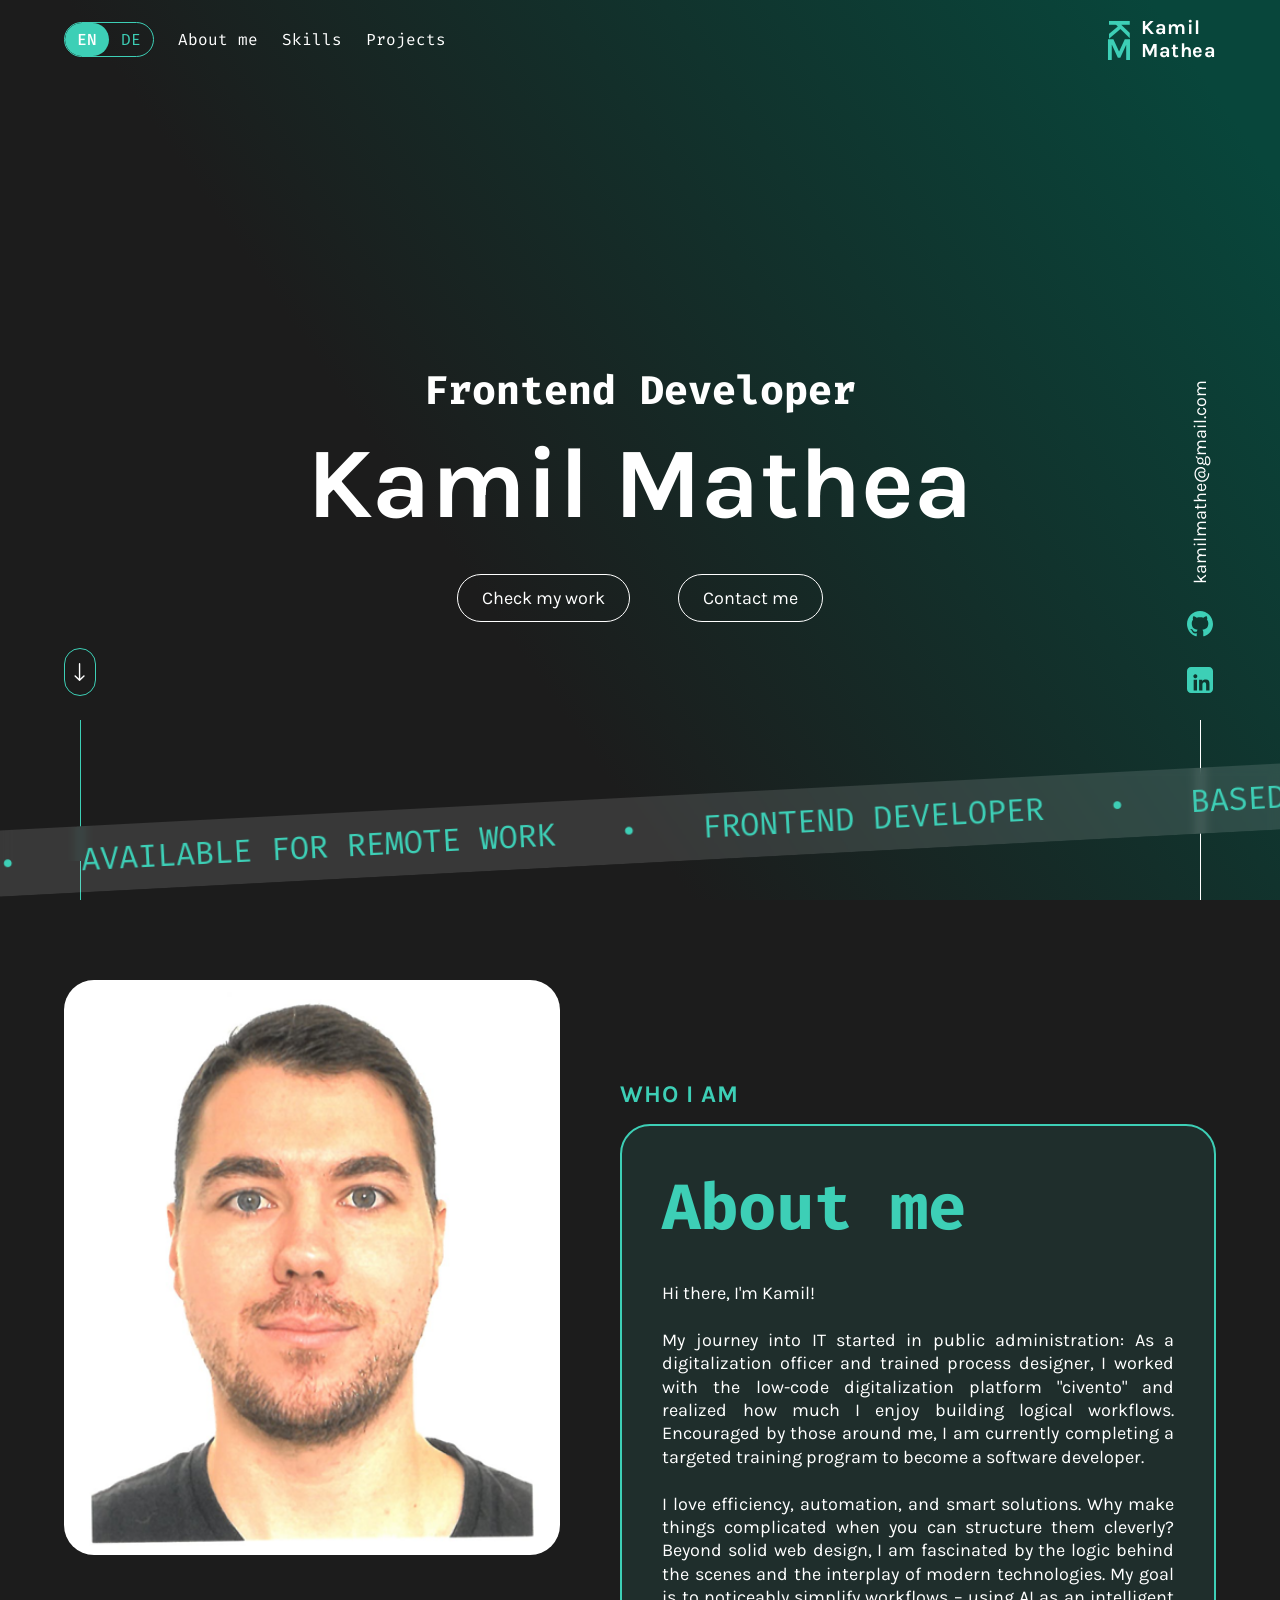
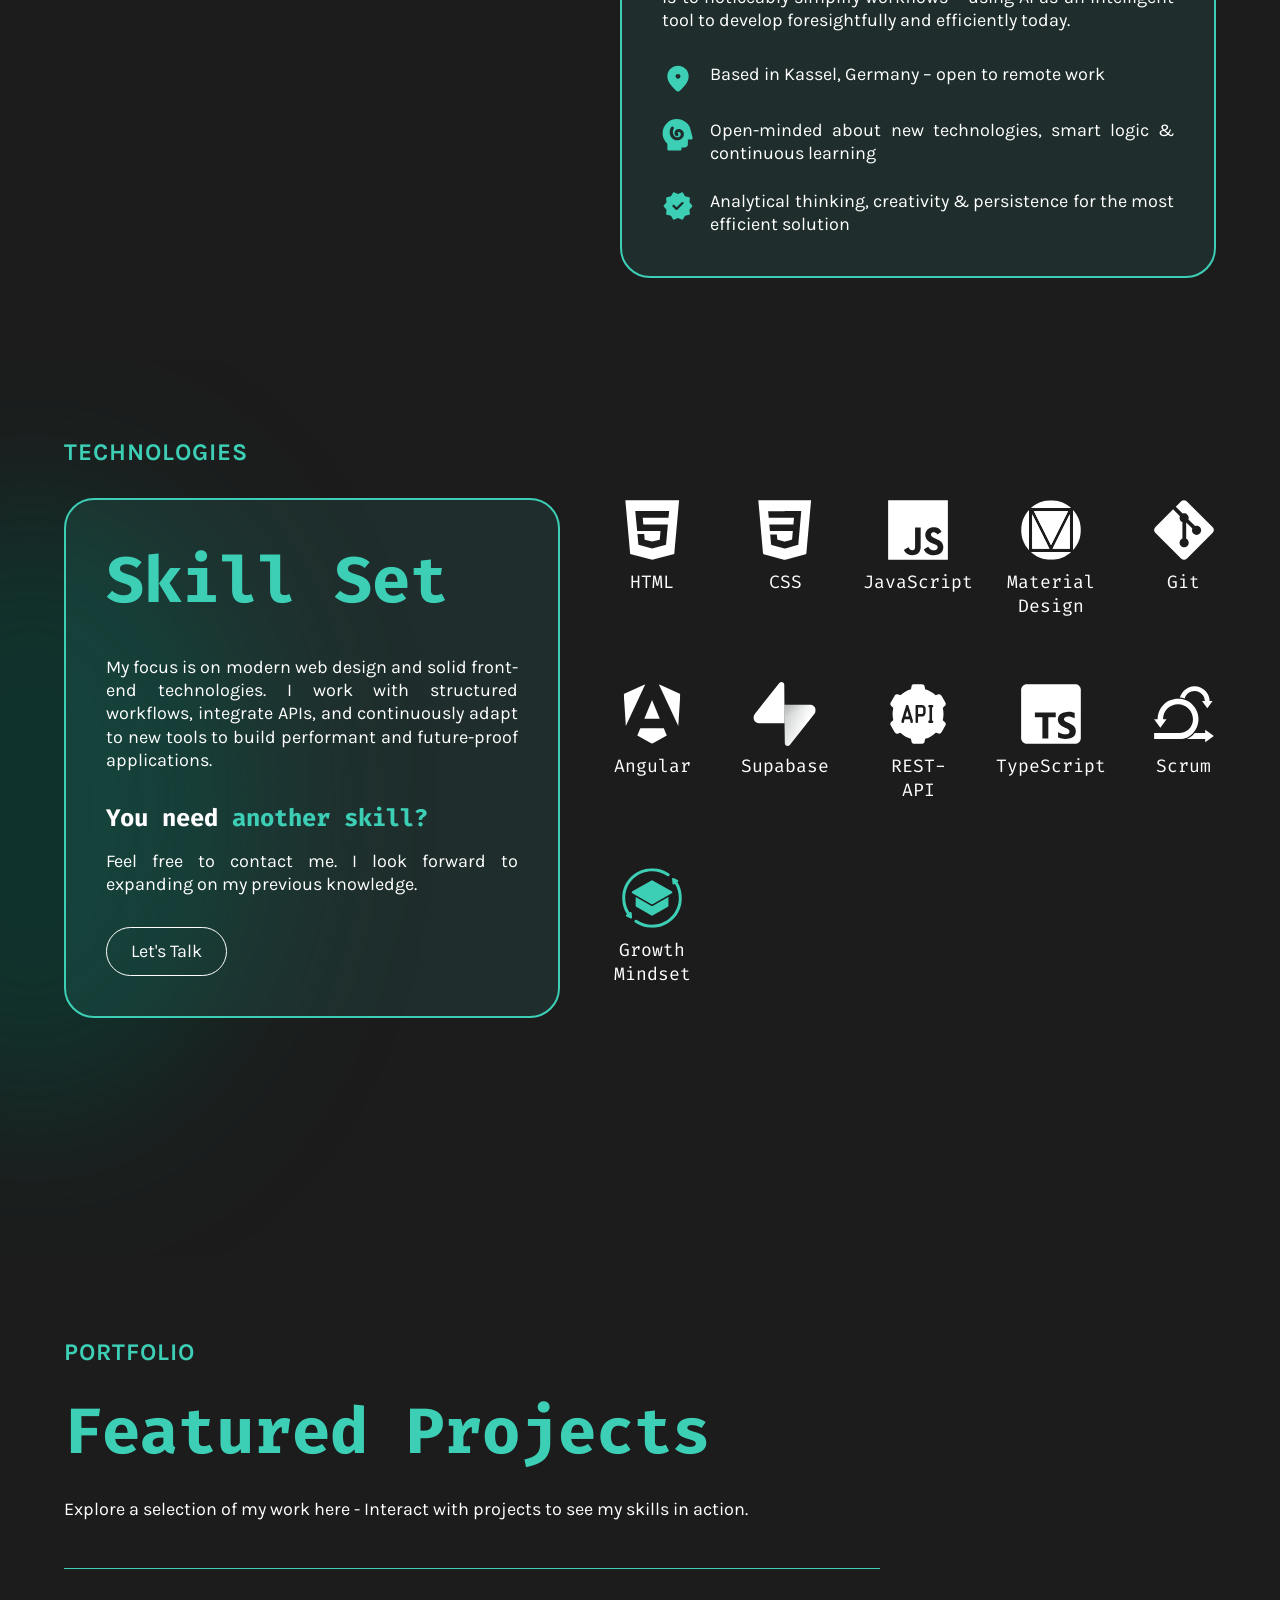
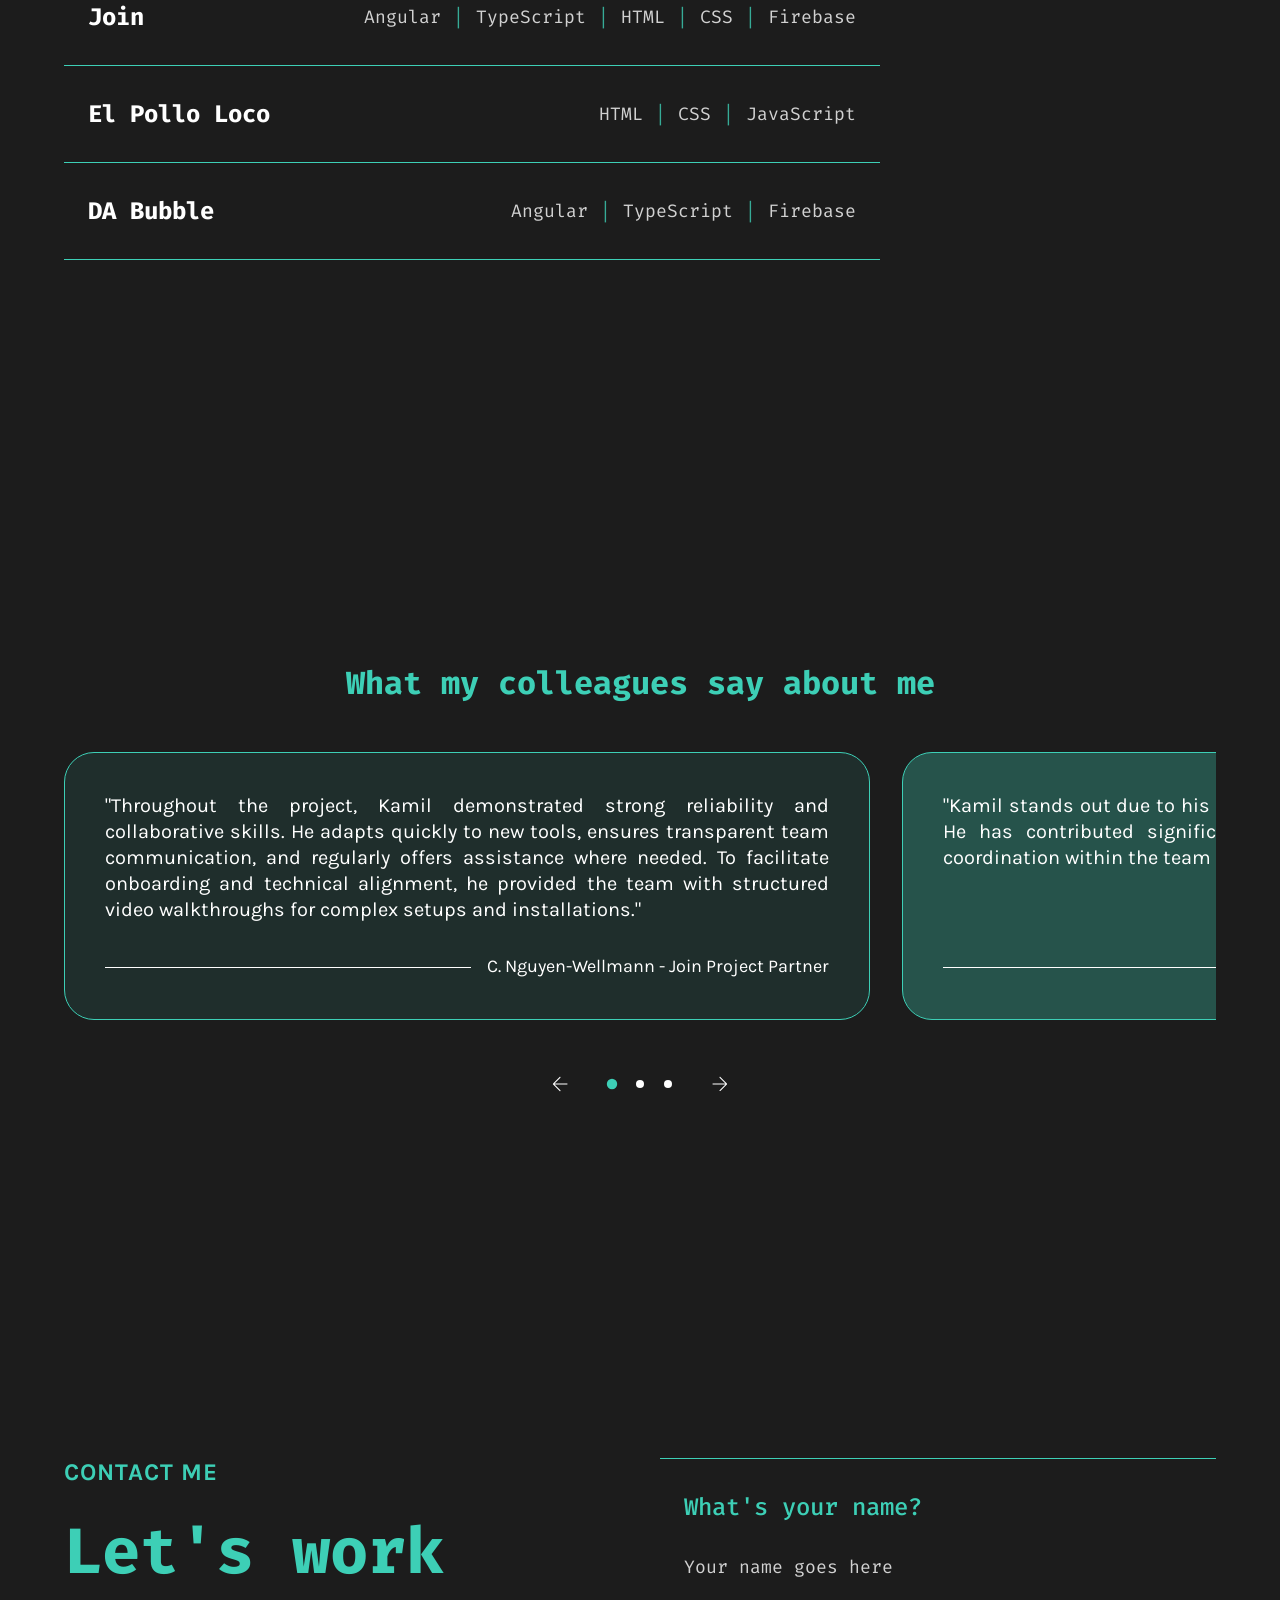
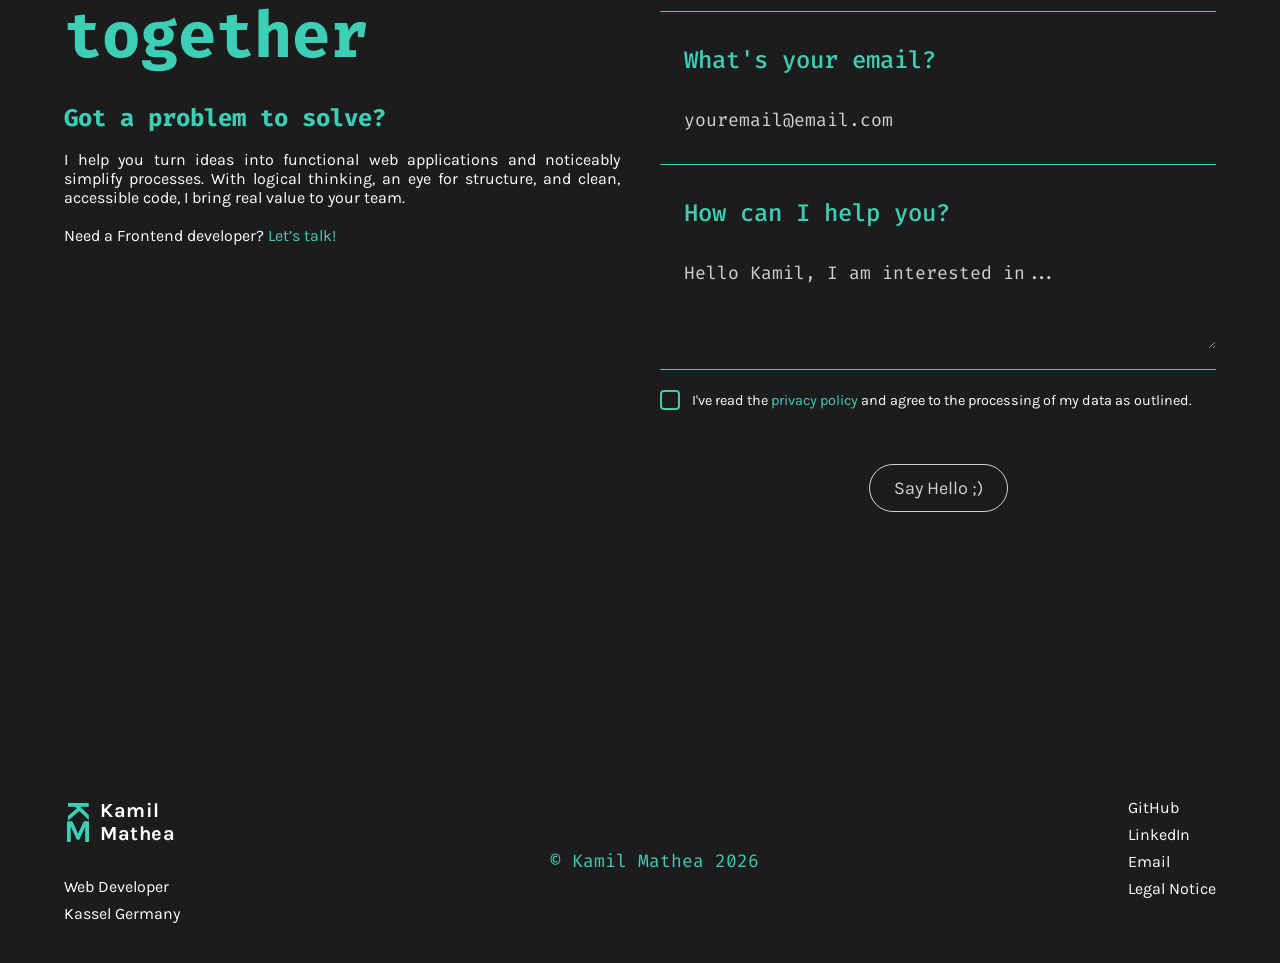
==== index.html @ 8b9ce1c2 "refactor: extract responsive layout styles into dedicated layout-responsive.css and clean up code" ====
<!DOCTYPE html>
<html lang="en">

<head>
    <meta charset="UTF-8">
    <meta name="viewport" content="width=device-width, initial-scale=1.0">

    <link rel="shortcut icon" href="./assets/img/others/favicon.svg" type="image/x-icon">

    <title>Kamil Mathea - Portfolio</title>
    <link rel="stylesheet" href="./styles/fonts.css">
    <link rel="stylesheet" href="./styles/standard.css">
    <link rel="stylesheet" href="./styles/variables.css">
    <link rel="stylesheet" href="./styles/layout.css">
    <link rel="stylesheet" href="./styles/layout-responsive.css">
    <link rel="stylesheet" href="./styles/hero.css">
    <link rel="stylesheet" href="./styles/about-me.css">
    <link rel="stylesheet" href="./styles/technologies.css">
    <link rel="stylesheet" href="./styles/portfolio.css">
    <link rel="stylesheet" href="./styles/feedback.css">
    <link rel="stylesheet" href="./styles/contact-me.css">
    <link rel="stylesheet" href="./styles/dialog.css">
</head>

<body>
    <!-- Landing Section / Hero -->
    <section class="hero-container bg-gradient">
        <div class="hero-lines-container">
            <div class="left-line-group">
                <div class="arrow-container">
                    <img src="./assets/img/others/down.svg" alt="Scroll down arrow" />
                </div>
                <div class="green-hero-separator"></div>
            </div>
            <div class="right-line-group">
                <div class="contact-social-group">
                    <a href="mailto:kamilmathe@gmail.com" class="rotated-email" aria-label="E-Mail senden">
                        <span class="email-text">kamilmathe@gmail.com</span>
                        <img src="./assets/img/social_media/Mail.svg" alt="Mail Icon" class="email-icon" />
                    </a>
                    <a href="https://github.com/kamilmathea" target="_blank" rel="noopener noreferrer"
                        class="social-icon">
                        <img src="./assets/img/social_media/GitHub.svg" alt="GitHub" />
                    </a>
                    <a href="https://linkedin.com" target="_blank" rel="noopener noreferrer" class="social-icon">
                        <img src="./assets/img/social_media/Linkedin.svg" alt="LinkedIn" />
                    </a>
                </div>
                <div class="white-hero-separator"></div>
            </div>
        </div>
        <header>
            <a href="index.html" class="logo" aria-label="Kamil Mathea Portfolio Home">
                <div class="logo-monogram">
                    <span class="letter-k">K</span>
                    <span class="letter-m">M</span>
                </div>
                <div class="logo-text">
                    <span>Kamil</span>
                    <span>Mathea</span>
                </div>
            </a>

            <button id="burger-btn" class="burger-menu" aria-label="Toggle navigation">
                <span></span>
                <span></span>
                <span></span>
            </button>

            <nav id="nav-menu">
                <div class="header-container">
                    <button id="lang-toggle-btn" class="lang-switch" aria-label="Change language"
                        onclick="toggleLanguage()">
                        <span id="lang-en" class="lang-option active">EN</span>
                        <span id="lang-de" class="lang-option">DE</span>
                    </button>
                    <ul>
                        <li><a href="index.html#about" data-translate="nav_about">About me</a></li>
                        <li><a href="index.html#skills" data-translate="nav_skills">Skills</a></li>
                        <li><a href="index.html#projects" data-translate="nav_projects">Projects</a></li>
                    </ul>
                </div>
            </nav>
        </header>

        <div id="nav-overlay" class="nav-overlay"></div>

        <div class="content-wrapper">
            <h1>Kamil Mathea</h1>
            <h2 data-translate="hero_role">Frontend Developer</h2>
            <div class="hero-buttons">
                <a href="#projects" class="skills-and-contact-btn">
                    <p data-translate="hero_btn_work">Check my work</p>
                </a>
                <a href="#contact" class="skills-and-contact-btn">
                    <p data-translate="hero_btn_contact">Contact me</p>
                </a>
            </div>
        </div>

        <div class="ticker-text" aria-hidden="true">
            <div class="ticker-track">
                <div class="ticker-group">
                    <span class="ticker-dot">•</span> <span data-translate="ticker_remote">Available for remote
                        work</span>
                    <span class="ticker-dot">•</span> <span data-translate="ticker_role">Frontend Developer</span>
                    <span class="ticker-dot">•</span> <span data-translate="ticker_location">Based in Kassel</span>
                    <span class="ticker-dot">•</span> <span data-translate="ticker_open">Open to work</span>
                </div>
                <div class="ticker-group">
                    <span class="ticker-dot">•</span> <span data-translate="ticker_remote">Available for remote
                        work</span>
                    <span class="ticker-dot">•</span> <span data-translate="ticker_role">Frontend Developer</span>
                    <span class="ticker-dot">•</span> <span data-translate="ticker_location">Based in Kassel</span>
                    <span class="ticker-dot">•</span> <span data-translate="ticker_open">Open to work</span>
                </div>
                <div class="ticker-group">
                    <span class="ticker-dot">•</span> <span data-translate="ticker_remote">Available for remote
                        work</span>
                    <span class="ticker-dot">•</span> <span data-translate="ticker_role">Frontend Developer</span>
                    <span class="ticker-dot">•</span> <span data-translate="ticker_location">Based in Kassel</span>
                    <span class="ticker-dot">•</span> <span data-translate="ticker_open">Open to work</span>
                </div>
            </div>
        </div>
    </section>

    <!-- About me Section -->
    <section id="about">
        <div class="content-wrapper">
            <div class="about-avatar-wrapper">
                <img class="about-avatar" src="./assets/img/others/Kamil.png" alt="A portrait photo of Kamil Mathea">
            </div>

            <div class="about-right">
                <span class="section-headline" data-translate="about_headline">Who I Am</span>

                <div class="about-card">
                    <h2 data-translate="about_title">About me</h2>
                    <div class="about-lead">
                        <p data-translate="about_greeting">Hi there, I'm Kamil!</p>
                        <br>
                        <p data-translate="about_text_p1">
                            My journey into IT started in public administration: As a digitalization officer and trained
                            process designer, I worked with the low-code digitalization platform "civento" and realized
                            how
                            much I enjoy building logical workflows. Encouraged by those around me, I am currently
                            completing a targeted training program to become a software developer.
                        </p>
                        <br>
                        <p data-translate="about_text_p2">
                            I love efficiency, automation, and smart solutions. Why make things complicated when you can
                            structure them cleverly? Beyond solid web design, I am fascinated by the logic behind the
                            scenes
                            and the interplay of modern technologies. My goal is to noticeably simplify workflows –
                            using AI
                            as an intelligent tool to develop foresightfully and efficiently today.
                        </p>
                    </div>

                    <div class="about-features">
                        <div class="feature-item">
                            <img src="./assets/img/highlights/location_on.svg" alt="" aria-hidden="true">
                            <p data-translate="about_feature_location">
                                Based in Kassel, Germany – open to remote work
                            </p>
                        </div>
                        <div class="feature-item">
                            <img src="./assets/img/highlights/cognition.svg" alt="" aria-hidden="true">
                            <p data-translate="about_feature_cognition">
                                Open-minded about new technologies, smart logic & continuous learning
                            </p>
                        </div>
                        <div class="feature-item">
                            <img src="./assets/img/highlights/quality.svg" alt="" aria-hidden="true">
                            <p data-translate="about_feature_quality">
                                Analytical thinking, creativity & persistence for the most efficient solution
                            </p>
                        </div>
                    </div>
                </div>
            </div>
        </div>
    </section>

    <!-- Technologies Section -->
    <section id="skills">
        <div class="content-wrapper">
            <span class="section-headline" data-translate="skills_headline">Technologies</span>

            <div class="technologies-container">
                <div class="skills-card">
                    <h2 data-translate="skills_title">Skill Set</h2>
                    <p class="skills-lead" data-translate="skills_lead">
                        My focus is on modern web design and solid front-end technologies. I work with structured
                        workflows, integrate APIs, and continuously adapt to new tools to build performant and
                        future-proof applications.
                    </p>
                    <h3>
                        <span data-translate="skills_need_highlight">You need</span>
                        <span class="text-accent" data-translate="skills_need_text"> another skill?</span>
                    </h3>
                    <p class="skills-text" data-translate="skills_text">
                        Feel free to contact me. I look forward to expanding on my previous knowledge.
                    </p>
                    <a href="#contact" class="skills-and-contact-btn">
                        <p data-translate="skills_btn_talk">Let's Talk</p>
                    </a>
                </div>

                <div class="technologies-images">
                    <figure class="skill-item">
                        <img src="./assets/img/frontend_skills_icons/HTML.svg" alt="HTML5 Logo">
                        <figcaption>HTML</figcaption>
                    </figure>
                    <figure class="skill-item">
                        <img src="./assets/img/frontend_skills_icons/CSS.svg" alt="CSS3 Logo">
                        <figcaption>CSS</figcaption>
                    </figure>
                    <figure class="skill-item">
                        <img src="./assets/img/frontend_skills_icons/JavaScript.svg" alt="JavaScript Logo">
                        <figcaption>JavaScript</figcaption>
                    </figure>
                    <figure class="skill-item">
                        <img src="./assets/img/frontend_skills_icons/Material Design.svg" alt="Material Design Logo">
                        <figcaption>Material Design</figcaption>
                    </figure>
                    <figure class="skill-item">
                        <img src="./assets/img/frontend_skills_icons/Git.svg" alt="Git Logo">
                        <figcaption>Git</figcaption>
                    </figure>
                    <figure class="skill-item">
                        <img src="./assets/img/frontend_skills_icons/Angular.svg" alt="Angular Logo">
                        <figcaption>Angular</figcaption>
                    </figure>
                    <figure class="skill-item">
                        <img src="./assets/img/frontend_skills_icons/Supabase.svg" alt="Supabase Logo">
                        <figcaption>Supabase</figcaption>
                    </figure>
                    <figure class="skill-item">
                        <img src="./assets/img/frontend_skills_icons/Rest-Api.svg" alt="REST-API Icon">
                        <figcaption>REST-API</figcaption>
                    </figure>
                    <figure class="skill-item">
                        <img src="./assets/img/frontend_skills_icons/TypeScript.svg" alt="TypeScript Logo">
                        <figcaption>TypeScript</figcaption>
                    </figure>
                    <figure class="skill-item">
                        <img src="./assets/img/frontend_skills_icons/Scrum.svg" alt="Scrum Methodology Icon">
                        <figcaption>Scrum</figcaption>
                    </figure>
                    <figure class="skill-item mindset-item">
                        <img src="./assets/img/frontend_skills_icons/GrowthMindset.svg" alt="Growth Mindset Icon">
                        <figcaption>Growth Mindset</figcaption>

                        <div class="tooltip-bubble">
                            <p class="tooltip-text" data-translate="skills_tooltip_text">I have a special interest in
                                learning</p>
                            <div class="tooltip-subskills">
                                <figure class="subskill-icon">
                                    <img src="./assets/img/frontend_skills_icons/React_colored.svg" alt="React Logo">
                                    <figcaption>React</figcaption>
                                </figure>
                                <figure class="subskill-icon">
                                    <img src="./assets/img/frontend_skills_icons/Vue_Js_colored.svg" alt="Vue JS Logo">
                                    <figcaption>Vue JS</figcaption>
                                </figure>
                            </div>
                        </div>
                    </figure>
                </div>
            </div>
        </div>
    </section>

    <!-- Project Section -->
    <section id="projects">
        <div class="content-wrapper">
            <span class="section-headline" data-translate="projects_headline">Portfolio</span>
            <h2 data-translate="projects_title">Featured Projects</h2>
            <p class="projects-lead" data-translate="projects_lead">
                Explore a selection of my work here - Interact with projects to see my skills in action.
            </p>

            <div class="projects-container">
                <div class="projects-list">
                    <div class="green-separator"></div>

                    <button class="project-dialog-btn" aria-haspopup="dialog" data-index="0">
                        <h3>Join</h3>
                        <p>
                            <span>Angular</span>
                            <span>TypeScript</span>
                            <span>HTML</span>
                            <span>CSS</span>
                            <span>Firebase</span>
                        </p>
                    </button>

                    <div class="green-separator"></div>

                    <button class="project-dialog-btn" aria-haspopup="dialog" data-index="1">
                        <h3>El Pollo Loco</h3>
                        <p>
                            <span>HTML</span>
                            <span>CSS</span>
                            <span>JavaScript</span>
                        </p>
                    </button>

                    <div class="green-separator"></div>

                    <button class="project-dialog-btn" aria-haspopup="dialog" data-index="2">
                        <h3>DA Bubble</h3>
                        <p>
                            <span>Angular</span>
                            <span>TypeScript</span>
                            <span>Firebase</span>
                        </p>
                    </button>

                    <div class="green-separator"></div>
                </div>

                <div class="project-preview-wrapper">
                    <img id="project-preview-img" src="" alt="Project preview" class="preview-hidden">
                </div>
            </div>
        </div>
    </section>

    <!-- Feedback Section -->
    <section id="feedback">
        <div class="content-wrapper">
            <h2 data-translate="feedback_title">What my colleagues say about me</h2>

            <div class="feedback-carousel">
                <ul class="feedback-track" id="feedback-track">
                </ul>
            </div>

            <div class="next-and-previous-feedback">
                <button id="prev-feedback-btn" aria-label="Previous feedback"
                    data-translate-attr="aria-label:feedback_prev_aria">
                    <span class="feedback-arrow-icon arrow-left"></span>
                </button>

                <div id="dots-container" class="dots-container">
                </div>

                <button id="next-feedback-btn" aria-label="Next feedback"
                    data-translate-attr="aria-label:feedback_next_aria">
                    <span class="feedback-arrow-icon arrow-right"></span>
                </button>
            </div>
        </div>
    </section>

    <!-- Contact me Section -->
    <section id="contact">
        <div class="content-wrapper">
            <div class="contact-form-introduction">
                <span class="section-headline" data-translate="contact_headline">Contact me</span>
                <h2 data-translate="contact_title">Let's work together</h2>
                <h3 class="subtitle" data-translate="contact_subtitle">Got a problem to solve?</h3>
                <div class="contact-description">
                    <p data-translate="contact_text_p1">
                        I help you turn ideas into functional web applications and noticeably simplify processes. With
                        logical thinking, an eye for structure, and clean, accessible code, I bring real value to your
                        team.
                    </p>
                    <br>
                    <p>
                        <span data-translate="contact_text_p2">Need a Frontend developer?</span>
                        <span class="text-accent" data-translate="contact_text_talk">Let’s talk!</span>
                    </p>
                </div>
            </div>

            <form action="" method="POST" novalidate>
                <div class="green-separator"></div>

                <div class="form-group">
                    <label for="name" data-translate="contact_label_name">What's your name?</label>
                    <input type="text" id="name" name="name" placeholder="Your name goes here"
                        data-translate-attr="placeholder:contact_placeholder_name">
                </div>

                <div class="green-separator"></div>

                <div class="form-group">
                    <label for="email" data-translate="contact_label_email">What's your email?</label>
                    <input type="email" id="email" name="email" placeholder="youremail@email.com"
                        data-translate-attr="placeholder:contact_placeholder_email">
                </div>

                <div class="green-separator"></div>

                <div class="form-group">
                    <label for="message" data-translate="contact_label_message">How can I help you?</label>
                    <textarea id="message" name="message" placeholder="Hello Kamil, I am interested in..."
                        data-translate-attr="placeholder:contact_placeholder_message"></textarea>
                </div>

                <div class="green-separator"></div>

                <div class="checkbox-group">
                    <input type="checkbox" id="privacy" name="privacy">
                    <label for="privacy">
                        <span data-translate="contact_privacy_p1">I've read the </span><a href="privacy-policy.html"
                            class="privacy-link" data-translate="contact_privacy_link">privacy
                            policy</a><span data-translate="contact_privacy_p2"> and agree to the processing of my data
                            as outlined.</span>
                    </label>
                </div>

                <span id="privacy-error" class="checkbox-error-text"></span>

                <button type="submit" id="submit-btn">
                    <p data-translate="contact_btn_submit">Say Hello ;)</p>
                </button>
            </form>
        </div>
    </section>

    <footer>
        <div class="content-wrapper footer-content">
            <div class="footer-brand">
                <a href="index.html" class="logo" aria-label="Kamil Mathea Portfolio Home"
                    data-translate-attr="aria-label:footer_logo_aria">
                    <div class="logo-monogram">
                        <span class="letter-k">K</span>
                        <span class="letter-m">M</span>
                    </div>
                    <div class="logo-text">
                        <span>Kamil</span>
                        <span>Mathea</span>
                    </div>
                </a>
                <p>Web Developer</p>
                <p data-translate="footer_location">Kassel Germany</p>
            </div>

            <div class="footer-copyright">
                <p>&copy; Kamil Mathea 2026</p>
            </div>

            <nav aria-label="Footer Links" data-translate-attr="aria-label:footer_nav_aria" class="footer-nav">
                <a href="https://github.com/kamilmathea" target="_blank" rel="noopener">GitHub</a>
                <a href="#" target="_blank" rel="noopener">LinkedIn</a>
                <a href="mailto:kamilmathe@gmail.com" data-translate="footer_link_email">Email</a>
                <a href="imprint.html" data-translate="footer_link_legal">Legal Notice</a>
            </nav>
        </div>
    </footer>

    <!-- Project Modal Dialog -->
    <dialog id="project-dialog" class="project-modal">
        <div class="dialog-content">
            <button class="close-dialog-btn" id="close-modal" aria-label="Close dialog"
                data-translate-attr="aria-label:modal_btn_close_aria">✕</button>

            <div class="dialog-image-wrapper">
                <img src="" alt="Projekt Screenshot" id="modal-image">
            </div>

            <span class="dialog-number" id="modal-number">01</span>
            <h2 id="modal-title">Name of the Project</h2>
            <h3 class="dialog-subtitle" data-translate="modal_subtitle">What is this project about?</h3>
            <p id="modal-description">Project description...</p>

            <div class="dialog-tech-container" id="modal-tech"></div>

            <div class="dialog-buttons">
                <a href="#" target="_blank" rel="noopener noreferrer" id="modal-github" class="modal-btn github-btn">
                    GitHub
                </a>
                <a href="#" target="_blank" rel="noopener noreferrer" id="modal-live" class="modal-btn live-btn"
                    data-translate="modal_btn_live">
                    Live Test
                </a>
            </div>

            <button class="next-project-btn" id="next-modal" data-translate="modal_btn_next">
                Next Project
            </button>
        </div>
    </dialog>

    <script src="./scripts/db.js"></script>
    <script src="./scripts/translations.js"></script>
    <script src="script.js"></script>
    <script src="./scripts/templates.js"></script>
    <script src="./scripts/navigation.js"></script>
    <script src="./scripts/modal.js"></script>
    <script src="./scripts/feedback.js"></script>
    <script src="./scripts/contact.js"></script>
    <script src="./scripts/main.js"></script>
</body>

</html>
---- styles/fonts.css ----
@font-face {
    font-family: 'Karla';
    src: url('../assets/fonts/Karla/static/Karla-Regular.ttf') format('truetype');
    font-weight: 400;
    font-style: normal;
}

@font-face {
    font-family: 'Karla';
    src: url('../assets/fonts/Karla/static/Karla-Medium.ttf') format('truetype');
    font-weight: 500;
    font-style: normal;
}

@font-face {
    font-family: 'Karla';
    src: url('../assets/fonts/Karla/static/Karla-Bold.ttf') format('truetype');
    font-weight: 700;
    font-style: normal;
}

@font-face {
    font-family: 'Fira Code';
    src: url('../assets/fonts/Fira_Code/static/FiraCode-Regular.ttf') format('truetype');
    font-weight: 400;
    font-style: normal;
}

@font-face {
    font-family: 'Fira Code';
    src: url('../assets/fonts/Fira_Code/static/FiraCode-Medium.ttf') format('truetype');
    font-weight: 500;
    font-style: normal;
}

@font-face {
    font-family: 'Fira Code';
    src: url('../assets/fonts/Fira_Code/static/FiraCode-Bold.ttf') format('truetype');
    font-weight: 700;
    font-style: normal;
}
---- styles/standard.css ----
* {
    box-sizing: border-box;
    margin: 0;
    scroll-behavior: smooth;
}

a {
    text-decoration: none;
}
---- styles/variables.css ----
:root {
    --color-bg-dark: rgba(28, 28, 28, 1);
    --color-text-white: rgba(255, 255, 255, 1);
    --color-accent-green: rgba(61, 207, 182, 1);
    --color-accent-green-transparent: rgba(61, 207, 182, 0.1);
    --color-accent-green-less-transparent: rgba(61, 207, 182, 0.3);
    --gradient-hero: linear-gradient(55.22deg, #1C1C1C 36.26%, #08463B 93.28%);
    --color-text-muted: rgba(255, 255, 255, 0.8);
    --color-border: var(--color-accent-green);
    --color-error: rgba(236, 123, 123, 0.8);
}

body {
    font-family: 'Karla', sans-serif;
    color: var(--color-text-white);
    background-color: var(--color-bg-dark);
}

h2,
h3,
.ticker-text,
button {
    font-family: 'Fira Code', monospace;
}

section {
    background-color: var(--color-bg-dark);
    min-height: 100vh;
    width: 100%;
}

a,
h3 {
    color: var(--color-text-white);
}

h2 {
    color: var(--color-accent-green);
}

.text-accent {
    color: var(--color-accent-green);
}
---- styles/layout.css ----
h2 {
    font-size: 64px;
    font-weight: 700;
    margin: 24px 0;
    -webkit-hyphens: manual;
    hyphens: manual;
    overflow-wrap: break-word;
    text-wrap: balance;
}

p {
    text-align: justify;
    text-justify: inter-word;

}

.content-wrapper {
    max-width: 1440px;
    margin: 0 auto;
    width: 100%;
    padding: 0 5%;
}

.bg-gradient {
    background: var(--gradient-hero);
}

header {
    display: flex;
    justify-content: space-between;
    align-items: center;
    max-width: 1440px;
    margin: 0 auto;
    width: 100%;
    padding: 16px 5% 0;
}

header nav {
    order: 1;
}

header .logo {
    order: 2;
}

.header-container {
    font-family: 'Fira Code', monospace;
    display: flex;
    align-items: center;
    gap: 24px;
}

header ul {
    display: flex;
    list-style: none;
    gap: 24px;
    padding: 0;
}

header ul li:hover {
    scale: 1.05;
    transition: all 0.3s ease;
}

header ul li a:hover {
    color: var(--color-accent-green);
    transition: all 0.3s ease;
}

.back-btn {
    display: none;
    align-items: center;
    transition: transform 0.3s ease;
}

.back-btn:hover {
    transform: translateX(-4px);
}

.back-btn-icon {
    width: 36px;
    height: 36px;
}

.lang-switch {
    display: inline-flex;
    align-items: center;
    background: transparent;
    border: 1px solid var(--color-accent-green);
    border-radius: 100px;
    font-size: 16px;
    padding: 0;
    cursor: pointer;
    overflow: hidden;
}

.lang-option {
    color: var(--color-accent-green);
    padding: 6px 12px;
    border-radius: 100px;
    transition: all 0.3s ease;
}

.lang-option.active {
    background-color: var(--color-accent-green);
    color: var(--color-text-white);
    font-weight: 500;
}

.logo {
    display: flex;
    align-items: center;
    gap: 8px;
    text-decoration: none;
}

.logo-monogram {
    display: flex;
    flex-direction: column;
    align-items: center;
    font-size: 32px;
    font-weight: 700;
    line-height: 0.8;
}

.logo-monogram span {
    color: var(--color-accent-green);
    -webkit-text-stroke: 0.5px transparent;
    transition: color 0.3s ease-in-out, -webkit-text-stroke-color 0.3s ease-in-out;
}

.logo-monogram .letter-k {
    display: inline-block;
    transform: rotate(90deg);
    margin-bottom: -5px;
}

.logo-text {
    display: flex;
    flex-direction: column;
    font-size: 20px;
    font-weight: 700;
    letter-spacing: 0.5px;
}

.logo-text span {
    color: var(--color-text-white);
    -webkit-text-stroke: 0.5px transparent;
    transition: color 0.3s ease-in-out, -webkit-text-stroke-color 0.3s ease-in-out;
}

.logo:hover .logo-monogram span {
    color: transparent;
    -webkit-text-stroke-color: var(--color-accent-green);
}

.logo:hover .logo-text span {
    color: transparent;
    -webkit-text-stroke-color: var(--color-text-white);
}

.burger-menu {
    display: none;
    flex-direction: column;
    justify-content: space-between;
    width: 30px;
    height: 20px;
    background: transparent;
    border: none;
    cursor: pointer;
    padding: 0;
    z-index: 100;
}

.burger-menu span {
    width: 100%;
    height: 2px;
    background-color: var(--color-text-white);
    border-radius: 2px;
    transition: all 0.3s ease-in-out;
}

.nav-overlay {
    position: fixed;
    top: 0;
    left: 0;
    width: 100vw;
    height: 100vh;
    background: rgba(0, 0, 0, 0.3);
    opacity: 0;
    visibility: hidden;
    transition: opacity 0.3s ease, visibility 0.3s ease;
    z-index: 80;
}

.nav-overlay.is-active {
    opacity: 1;
    visibility: visible;
}

body.no-scroll {
    overflow: hidden;
}

.skills-and-contact-btn {
    position: relative;
    display: inline-flex;
    align-items: center;
    justify-content: center;
    font-size: 18px;
    color: var(--color-text-white);
    border: 1px solid var(--color-text-white);
    border-radius: 100px;
    padding: 12px 24px;
    text-decoration: none;
    overflow: hidden;
    white-space: nowrap;
    transition: border-color 0.3s ease, color 0.3s ease;
}

.skills-and-contact-btn p {
    margin: 0;
    padding: 0;
    display: inline-block;
}

.skills-and-contact-btn:hover {
    color: var(--color-accent-green);
    border-color: var(--color-accent-green);
}

.skills-and-contact-btn:hover p {
    animation: button-text-flow 3.5s linear infinite;
}

@keyframes button-text-flow {
    0% {
        transform: translateX(0);
    }

    45% {
        transform: translateX(-150%);
    }

    45.001% {
        transform: translateX(150%);
    }

    100% {
        transform: translateX(0);
    }
}

.green-separator {
    width: 100%;
    height: 1px;
    background-color: var(--color-accent-green);
}

.section-headline {
    align-self: flex-start;
    font-weight: 700;
    text-transform: uppercase;
    font-size: 24px;
    letter-spacing: 1px;
    color: var(--color-accent-green);
}

footer {
    background-color: transparent;
    width: 100%;
    padding: 40px 0;
}

.footer-content {
    display: flex;
    justify-content: space-between;
    align-items: flex-start;
    gap: 24px;
}

.footer-brand {
    display: flex;
    flex-direction: column;
    gap: 8px;
}

.footer-brand .logo {
    margin-bottom: 24px;
}

.footer-copyright {
    align-self: center;
}

.footer-copyright p {
    font-family: 'Fira Code', monospace;
    color: var(--color-accent-green);
    font-size: 18px;
}

.footer-nav {
    display: flex;
    flex-direction: column;
    gap: 8px;
}

.footer-nav a {
    transition: color 0.3s ease;
}

.footer-nav a:hover {
    color: var(--color-accent-green);
}

body.bg-gradient {
    display: flex;
    flex-direction: column;
    min-height: 100vh;
}

main {
    flex-grow: 1;
}

.legal-content h1 {
    font-family: 'Fira Code', monospace;
    font-size: 64px;
    color: var(--color-accent-green);
    text-align: center;
}

.legal-content h2 {
    font-family: 'Karla', sans-serif;
    color: var(--color-text-white);
    font-size: 19px;
}

.legal-content p {
    color: var(--color-accent-green);
    font-size: 16px;
}

.legal-content span {
    font-size: 16px;
    color: var(--color-text-white);
}

.legal-content h1 {
    font-family: 'Fira Code', monospace;
    font-size: 64px;
    color: var(--color-accent-green);
    text-align: center;
    margin-bottom: 32px;
}

.legal-content h2 {
    font-family: 'Karla', sans-serif;
    color: var(--color-accent-green);
    font-size: 24px;
    margin-top: 24px;
    margin-bottom: 8px;
}

.legal-content h3 {
    font-family: 'Karla', sans-serif;
    color: var(--color-accent-green);
    font-size: 19px;
    margin-top: 16px;
    margin-bottom: 8px;
}

.legal-content h4 {
    color: var(--color-accent-green);
    margin: 16px 0;
}

.legal-content p {
    color: var(--color-text-white);
    font-size: 16px;
    line-height: 1.6;
    margin-bottom: 16px;
}

.legal-content a {
    color: var(--color-accent-green);

}

.legal-content a:hover {
    text-decoration: underline;
}
---- styles/layout-responsive.css ----
@media (max-width: 1024px) {
    .section-headline {
        font-size: 18px;
    }

    header {
        flex-wrap: wrap;
        row-gap: 32px;
    }

    header .logo {
        order: 1;
    }

    header .logo-text {
        display: none;
    }

    .burger-menu {
        order: 2;
        display: flex;
    }

    .burger-menu:hover span,
    .burger-menu.is-active span {
        background-color: var(--color-accent-green);
    }

    .back-btn {
        display: flex;
        order: 3;
        width: 100%;
    }

    header nav {
        order: 4;
        position: absolute;
        top: 60px;
        right: 5%;
        width: 250px;
        padding: 32px 24px;
        background: var(--gradient-hero);
        border: 1px solid var(--color-accent-green);
        border-radius: 16px;
        opacity: 0;
        visibility: hidden;
        transform: translateY(-30px);
        transition: opacity 0.3s ease, transform 0.3s ease, visibility 0.3s ease;
        z-index: 90;
    }

    header nav.nav-active {
        opacity: 1;
        visibility: visible;
        transform: translateY(0);
    }

    .header-container {
        flex-direction: column-reverse;
        gap: 32px;
        align-items: center;
    }

    header ul {
        flex-direction: column;
        align-items: center;
        gap: 20px;
        font-size: 18px;
    }

    .skills-and-contact-btn {
        color: var(--color-accent-green);
        border-color: var(--color-accent-green);
    }

    .skills-and-contact-btn p {
        animation: button-text-flow 3.5s linear infinite;
    }

    .footer-content {
        display: grid;
        grid-template-columns: 1fr auto;
        gap: 32px 24px;
        align-items: start;
    }

    .footer-brand {
        grid-column: 1;
        grid-row: 1;
    }

    .footer-nav {
        grid-column: 2;
        grid-row: 1;
        align-items: flex-end;
        text-align: right;
    }

    .footer-copyright {
        grid-column: 1 / -1;
        grid-row: 2;
        justify-self: center;
    }
}

@media (max-width: 600px) {
    p {
        text-align: left;
    }
}

@media (max-width: 500px) {
    h2 {
        font-size: 56px;
    }
}
---- styles/hero.css ----
.hero-container {
    display: flex;
    flex-direction: column;
    position: relative;
    overflow: hidden;
}

.hero-container .content-wrapper {
    display: flex;
    flex-direction: column;
    align-items: center;
    justify-content: center;
    text-align: center;
    flex-grow: 1;
}

.hero-container h1 {
    order: 2;
    font-size: 100px;
    margin: 8px 0 32px;
}

.hero-container h2 {
    order: 1;
    font-size: 40px;
    margin-bottom: 0;
    color: var(--color-text-white);
}

.hero-container .hero-buttons {
    display: flex;
    gap: 48px;
    order: 3;
}

.hero-lines-container {
    position: absolute;
    top: 0;
    bottom: 0;
    left: 50%;
    transform: translateX(-50%);
    width: 100%;
    max-width: 1440px;
    padding: 0 5%;
    pointer-events: none;
}

.left-line-group,
.right-line-group {
    position: absolute;
    bottom: 0;
    display: flex;
    flex-direction: column;
    align-items: center;
    pointer-events: auto;
}

.left-line-group {
    left: 5%;
}

.right-line-group {
    right: 5%;
}

.green-hero-separator,
.white-hero-separator {
    width: 1px;
    height: 20dvh;
}

.green-hero-separator {
    background-color: var(--color-accent-green);
}

.white-hero-separator {
    background-color: var(--color-text-white);
}

.arrow-container {
    display: flex;
    align-items: center;
    justify-content: center;
    width: 32px;
    height: 48px;
    border: 1px solid var(--color-accent-green);
    border-radius: 24px;
    margin-bottom: 24px;
}

.arrow-container img {
    width: 18px;
    height: 18px;
    animation: bounce-arrow 2s ease-in-out infinite;
}

@keyframes bounce-arrow {

    0%,
    100% {
        transform: translateY(-4px);
    }

    50% {
        transform: translateY(4px);
    }
}

.contact-social-group {
    display: flex;
    flex-direction: column;
    align-items: center;
    gap: 24px;
    margin-bottom: 24px;
}

.social-icon {
    display: inline-block;
    position: relative;
    width: 32px;
    height: 32px;
}

.social-icon img {
    display: block;
    width: 100%;
    height: 100%;
    transition: opacity 0.4s ease-in-out;
}

.social-icon::after {
    content: "";
    position: absolute;
    top: 0;
    left: 0;
    width: 100%;
    height: 100%;
    background: url('../assets/img/social_media/GitHub.svg') no-repeat center / contain;
    filter: brightness(0) invert(1);
    opacity: 0;
    transition: opacity 0.4s ease-in-out;
}

.social-icon[href*="linkedin"]::after {
    background-image: url('../assets/img/social_media/Linkedin.svg');
}

.social-icon:hover img {
    opacity: 0;
}

.social-icon:hover::after {
    opacity: 1;
}

.rotated-email {
    font-family: 'Karla', sans-serif;
    font-size: 18px;
    color: var(--color-text-white);
    text-decoration: none;
    writing-mode: vertical-rl;
    transform: rotate(180deg);
    white-space: nowrap;
    transition: color 0.3s ease;
    display: inline-block;
    position: relative;
}

.email-icon {
    display: none;
    width: 32px;
    height: 32px;
    transition: opacity 0.4s ease-in-out;
}

.rotated-email:hover {
    color: var(--color-accent-green);
}

.rotated-email::after {
    content: "";
    position: absolute;
    top: 0;
    left: 0;
    width: 32px;
    height: 32px;
    background: url('../assets/img/social_media/Mail.svg') no-repeat center / contain;
    filter: brightness(0) invert(1);
    opacity: 0;
    transition: opacity 0.4s ease-in-out;
}

.ticker-text {
    position: absolute;
    bottom: 0px;
    left: -5%;
    width: 110vw;
    background: rgba(255, 255, 255, 0.12);
    backdrop-filter: blur(5.3px);
    -webkit-backdrop-filter: blur(5.3px);
    padding: 12px 0;
    font-size: 32px;
    text-transform: uppercase;
    color: var(--color-accent-green);
    transform: rotate(-3deg);
    transform-origin: left bottom;
    overflow: hidden;
    pointer-events: none;
}

.ticker-track {
    display: flex;
    width: max-content;
    animation: scroll-ticker 15s linear infinite;
}

.ticker-track span {
    display: inline-block;
}

.ticker-group {
    display: flex;
    align-items: center;
    flex-shrink: 0;
}

@keyframes scroll-ticker {
    0% {
        transform: translateX(0);
    }

    100% {
        transform: translateX(-33.333%);
    }
}

.ticker-dot {
    color: var(--color-accent-green);
    margin: 0 64px;
    display: inline-block;
    vertical-align: middle;
}

@media (max-width: 1024px) {
    .hero-container h1 {
        font-size: 80px;
    }

    .hero-container h2 {
        font-size: 32px;
    }

    .hero-container .hero-buttons {
        gap: 36px;
    }

    .rotated-email {
        writing-mode: horizontal-tb;
        transform: none;
        width: 32px;
        height: 32px;
    }

    .email-text {
        display: none;
    }

    .email-icon {
        display: block;
    }

    .rotated-email:hover .email-icon {
        opacity: 0;
    }

    .rotated-email:hover::after {
        opacity: 1;
    }

    .ticker-text {
        font-size: 24px;
    }
}

@media (max-width: 600px) {
    .hero-container .hero-buttons {
        margin-bottom: 100px;
    }

    .green-hero-separator {
        height: 130px;
    }

    .white-hero-separator {
        height: 90px;
    }

    .contact-social-group {
        gap: 16px;
        margin-bottom: 8px;
    }

    .arrow-container {
        margin-bottom: 8px;
    }
}

@media (max-width: 500px) {
    .hero-container h1 {
        font-size: 60px;
    }

    .hero-container h2 {
        font-size: 24px;
    }

    .hero-container .hero-buttons {
        gap: 16px;
    }

    .skills-and-contact-btn {
        padding: 8px 16px;
    }
}

@media (max-width: 370px) {
    .hero-container .hero-buttons {
        gap: 12px;
    }

    .skills-and-contact-btn {
        padding: 4px 6px;
    }
}

@media (max-height: 680px) {
    .hero-container .hero-buttons {
        margin-bottom: 120px;
    }

    .contact-social-group {
        gap: 12px;
        margin-bottom: 6px;
    }
}
---- styles/about-me.css ----
#about {
    padding: 80px 0;
}

#about .content-wrapper {
    display: grid;
    grid-template-columns: 1fr 1.2fr;
    gap: 60px;
    align-items: start;
}

.about-avatar-wrapper {
    position: relative;
    width: 100%;
    display: inline-block;
}

.about-avatar-wrapper::before {
    content: "";
    position: absolute;
    top: 0;
    left: 0;
    width: 100%;
    height: 100%;
    border-radius: 30px;
    z-index: 1;
    background: repeating-linear-gradient(45deg,
            var(--color-accent-green),
            var(--color-accent-green) 1px,
            transparent 1px,
            transparent 32px);
    opacity: 0;
    transition: transform 0.3s ease, opacity 0.3s ease;
    pointer-events: none;
}

.about-avatar {
    position: relative;
    z-index: 2;
    width: 100%;
    height: auto;
    max-height: 600px;
    object-fit: cover;
    border-radius: 30px;
    display: block;
}

.about-avatar-wrapper:hover::before {
    opacity: 1;
    transform: translate(-35px, 35px);
}

.about-right {
    margin-top: 100px;
    display: flex;
    flex-direction: column;
    gap: 16px;
}

.about-card {
    border: 2px solid var(--color-accent-green);
    background-color: var(--color-accent-green-transparent);
    border-radius: 30px;
    padding: 40px;
}

.about-card h2 {
    margin: 0 0 32px 0;
}

.about-lead {
    color: var(--color-text-white);
    line-height: 1.3;
    margin-bottom: 30px;
    font-size: 18px;
}

.about-features {
    display: flex;
    flex-direction: column;
    gap: 24px;
}

.feature-item {
    display: flex;
    align-items: flex-start;
    gap: 16px;
}

.feature-item img {
    width: 32px;
    height: 32px;
    flex-shrink: 0;
}

.feature-item p {
    color: var(--color-text-white);
    line-height: 1.3;
    font-size: 18px;
}

@media (max-width: 1024px) {
    #about .content-wrapper {
        grid-template-columns: 1fr;
    }

    .about-avatar-wrapper {
        max-width: 480px;
        margin: 0 auto;
    }

    .about-avatar-wrapper::before {
        opacity: 1;
        transform: translate(-16px, 16px);
    }

    .about-avatar {
        max-height: none;
    }

    .about-right {
        margin-top: 0;
    }

    .about-card {
        padding: 56px;
    }
}

@media (max-width: 500px) {
    .about-avatar-wrapper {
        max-width: calc(100% - 32px);
    }

    .about-avatar-wrapper::before {
        transform: translate(-12px, 12px);
    }

    .about-card {
        padding: 24px;
    }

    .about-lead {
        font-size: 16px;
    }
}
---- styles/technologies.css ----
#skills {
    padding: 80px 0;
    background-color: #1C1C1C;
    position: relative;
    overflow: hidden;
}

#skills::before {
    content: "";
    position: absolute;
    top: 50%;
    left: -15%;
    transform: translateY(-50%);
    width: 35%;
    height: 70%;
    background-color: rgba(8, 70, 59, 0.55);
    border-radius: 50%;
    filter: blur(80px);
    pointer-events: none;
    z-index: 1;
}

#skills .content-wrapper {
    position: relative;
    z-index: 2;
}

.technologies-container {
    display: grid;
    grid-template-columns: 1fr 1.2fr;
    gap: 60px;
    align-items: start;
    margin-top: 32px;
}

.skills-card {
    border: 2px solid var(--color-accent-green);
    background-color: var(--color-accent-green-transparent);
    line-height: 1.3;
    border-radius: 30px;
    padding: 40px;
}

.skills-card h2 {
    margin: 0 0 32px 0;
}

.skills-lead {
    color: var(--color-text-white);
    margin-bottom: 30px;
    font-size: 18px;
}

#skills h3 {
    color: var(--color-text-white);
    font-size: 24px;
    margin-bottom: 16px;
}

.skills-text {
    color: var(--color-text-white);
    line-height: 1.3;
    margin-bottom: 30px;
    font-size: 18px;
}

.technologies-images {
    display: grid;
    grid-template-columns: repeat(auto-fill, minmax(50px, 64px));
    justify-content: space-between;
    gap: 64px;
}

.skill-item {
    display: flex;
    flex-direction: column;
    align-items: center;
    text-align: center;
    gap: 8px;
    transition: transform 0.2s ease-in-out;
}

.skill-item img {
    width: 100%;
    max-width: 64px;
    height: auto;
    aspect-ratio: 1/1;
    object-fit: contain;
}

.skill-item figcaption {
    font-family: 'Fira Code';
    font-size: 18px;
    color: var(--color-text-white);
}

.skill-item:hover {
    transform: scale(1.1);
}

.mindset-item {
    position: relative;
}

.mindset-item:hover figcaption {
    color: var(--color-accent-green);
}

.mindset-item .tooltip-bubble {
    position: absolute;
    bottom: 100%;
    left: 50%;
    transform: translateX(-50%) translateY(10px);
    background-color: var(--color-text-white);
    padding: 16px;
    border-radius: 16px;
    width: max-content;
    max-width: 260px;
    box-shadow: 0 8px 24px rgba(0, 0, 0, 0.2);
    z-index: 10;
    opacity: 0;
    pointer-events: none;
    transition: opacity 0.3s ease, transform 0.3s ease;
}

.mindset-item .tooltip-bubble::after {
    content: "";
    position: absolute;
    top: 100%;
    left: 50%;
    transform: translateX(-50%);
    border-width: 8px;
    border-style: solid;
    border-color: var(--color-text-white) transparent transparent transparent;
}

.mindset-item:hover .tooltip-bubble {
    opacity: 1;
    pointer-events: auto;
    transform: translateX(-50%) translateY(0);
}

.tooltip-text {
    color: var(--color-accent-green);
    font-size: 16px;
    font-weight: 700;
    margin: 0 0 12px 0;
    line-height: 1.3;
}

.tooltip-subskills {
    display: flex;
    justify-content: center;
    gap: 24px;
}

.subskill-icon {
    display: flex;
    flex-direction: column;
    align-items: center;
    gap: 4px;
}

.subskill-icon img {
    width: 32px !important;
    height: 32px !important;
}

.subskill-icon figcaption {
    font-family: 'Fira Code';
    font-size: 14px;
}

@media (max-width: 1024px) {
    #skills::before {
        width: 20%;
        height: 85%;
        left: -10%;
        filter: blur(60px);
    }

    .technologies-container {
        grid-template-columns: 1fr;
        gap: 48px;
    }

    .skills-card {
        padding: 56px;
    }

    .technologies-images {
        justify-content: center;
    }

    .skill-item {
        animation: pulse-skill 3s infinite ease-in-out;
    }
}

@keyframes pulse-skill {

    0%,
    100% {
        transform: scale(1);
    }

    50% {
        transform: scale(1.1);
    }
}

@media (max-width: 500px) {
    .skills-card {
        padding: 24px;
    }

    .skills-lead,
    .skills-text {
        font-size: 16px;
    }

    .technologies-images {
        gap: 32px;
    }

    .skill-item img {
        max-width: 24px;
    }
}
---- styles/portfolio.css ----
#projects {
    padding: 80px 0;
}

.projects-lead {
    font-size: 18px;
    color: var(--color-text-white);
    margin-bottom: 48px;
}

.projects-container {
    display: flex;
    justify-content: space-between;
    align-items: center;
    gap: 48px;
    width: 100%;
}

.projects-list {
    flex: 1 1 65%;
    display: flex;
    flex-direction: column;
}

.project-dialog-btn {
    width: 100%;
    display: flex;
    justify-content: space-between;
    align-items: center;
    padding: 32px 24px;
    background: transparent;
    border: none;
    cursor: pointer;
    text-align: left;
    transition: background-color 0.2s ease-in-out;
}

.project-dialog-btn:hover {
    background-color: var(--color-accent-green-transparent);
}

.project-dialog-btn h3 {
    font-size: 24px;
    position: relative;
    display: flex;
    align-items: center;
    gap: 12px;
}

.project-dialog-btn h3::after {
    content: "";
    display: inline-block;
    width: 16px;
    height: 16px;
    -webkit-mask-image: url('../assets/img/projects/arrow_outward.svg');
    mask-image: url('../assets/img/projects/arrow_outward.svg');
    -webkit-mask-size: contain;
    mask-size: contain;
    -webkit-mask-repeat: no-repeat;
    mask-repeat: no-repeat;
    -webkit-mask-position: center;
    mask-position: center;
    background-color: transparent; 
    opacity: 0;
    transition: opacity 0.3s ease, transform 0.3s ease;
    transform: translate(-5px, 5px);
}

.project-dialog-btn:hover h3::after {
    opacity: 1;
    background-color: var(--color-text-white);
    transform: translate(0, 0);
}

.project-dialog-btn p {
    font-size: 18px;
    color: var(--color-text-white);
    opacity: 0.8;
    display: flex;
    flex-wrap: wrap;
    gap: 8px 12px;
    align-items: center;
    justify-content: flex-end;
}

.project-dialog-btn p span {
    color: var(--color-text-white);
}

.project-dialog-btn p span:not(:last-child)::after {
    content: "|";
    color: var(--color-accent-green) !important;
    margin-left: 12px;
    display: inline-block;
}

.project-preview-wrapper {
    flex: 0 0 25%;
    display: flex;
    justify-content: center;
    align-items: center;
    position: relative;
}

.project-preview-wrapper::before {
    content: "";
    position: absolute;
    top: 20px;
    right: 5px;
    width: 100%;
    height: 100%;
    max-width: 400px;
    border-radius: 30px;
    z-index: 1;
    background: repeating-linear-gradient(
        -45deg,
        var(--color-accent-green),
        var(--color-accent-green) 1px,
        transparent 1px,
        transparent 10px
    );
    opacity: 0;
    transform: scale(0.95);
    transition: opacity 0.3s ease, transform 0.3s ease;
    pointer-events: none;
}

.project-preview-wrapper:has(.preview-visible)::before {
    opacity: 1;
    transform: scale(1);
}

.project-preview-wrapper img {
    width: 100%;
    height: auto;
    max-width: 400px;
    border-radius: 30px;
    object-fit: cover;
    position: relative;
    z-index: 2;
    transition: opacity 0.3s ease, transform 0.3s ease; 
}

.preview-hidden {
    opacity: 0;
    transform: scale(0.95);
    pointer-events: none;
}

.preview-visible {
    opacity: 1;
    transform: scale(1);
}

@media (max-width: 1024px) {
    .project-preview-wrapper {
        display: none;
    }

    .projects-list {
        flex: 1 1 100%;
    }
}

@media (max-width: 768px) {
    .projects-lead {
        margin-bottom: 32px;
    }

    .project-dialog-btn {
        flex-direction: column;
        align-items: flex-start;
        gap: 12px;
        padding: 24px 16px;
    }

    .project-dialog-btn h3 {
        font-size: 20px;
    }

    .project-dialog-btn p {
        justify-content: flex-start;
        gap: 4px 8px;
    }
}

@media (max-width: 500px) {
    .projects-lead {
        font-size: 16px;
    }
}
---- styles/feedback.css ----
#feedback {
    padding: 80px 0;
    overflow: hidden;
}

#feedback h2 {
    font-size: 32px;
    margin-bottom: 48px;
    text-align: center;
}

.feedback-carousel {
    width: 100%;
    overflow-x: auto;
    scroll-behavior: smooth;
    scroll-snap-type: x mandatory;
    scrollbar-width: none;
}

.feedback-carousel::-webkit-scrollbar {
    display: none;
}

.feedback-track {
    display: flex;
    gap: 32px;
    padding: 0;
    margin: 0;
    list-style: none;
}

.feedback-card {
    flex: 0 0 70%;
    scroll-snap-align: center;
    border: 1px solid var(--color-accent-green);
    background-color: var(--color-accent-green-transparent);
    border-radius: 30px;
    padding: 40px;
    display: flex;
    flex-direction: column;
    justify-content: space-between;
    transition: background-color 0.3s ease;
}

.feedback-card.active {
    background-color: var(--color-accent-green-less-transparent);
}

.feedback-card p {
    font-size: 20px;
    color: var(--color-text-white);
    line-height: 1.3;
    overflow-wrap: anywhere;
    hyphens: auto;
}

.feedback-person {
    display: flex;
    align-items: center;
    gap: 16px;
    margin-top: 32px;
}

.feedback-person p {
    font-size: 18px;
}

.white-separator {
    flex: 1;
    height: 1px;
    background-color: var(--color-text-white);
}

.next-and-previous-feedback {
    display: flex;
    justify-content: center;
    align-items: center;
    gap: 24px;
    margin-top: 40px;
}

.next-and-previous-feedback button {
    background: transparent;
    border: none;
    cursor: pointer;
    display: flex;
    align-items: center;
    justify-content: center;
    padding: 8px;
}

.feedback-arrow-icon {
    display: inline-block;
    width: 32px;
    height: 32px;
    background-color: var(--color-text-white);
    -webkit-mask-size: contain;
    mask-size: contain;
    -webkit-mask-repeat: no-repeat;
    mask-repeat: no-repeat;
    -webkit-mask-position: center;
    mask-position: center;
    transition: background-color 0.2s ease, transform 0.2s ease;
}

.arrow-left {
    -webkit-mask-image: url('../assets/img/others/left.svg');
    mask-image: url('../assets/img/others/left.svg');
}

.arrow-right {
    -webkit-mask-image: url('../assets/img/others/right.svg');
    mask-image: url('../assets/img/others/right.svg');
}

#prev-feedback-btn:hover .arrow-left {
    background-color: var(--color-accent-green);
    transform: translateX(-4px);
}

#next-feedback-btn:hover .arrow-right {
    background-color: var(--color-accent-green);
    transform: translateX(4px);
}

.dots-container {
    display: flex;
    gap: 20px;
    align-items: center;
}

.dot {
    width: 8px;
    height: 8px;
    border-radius: 50%;
    background-color: var(--color-text-white);
    transition: background-color 0.3s ease, transform 0.3s ease;
    cursor: pointer;
}

.dot.active {
    background-color: var(--color-accent-green);
    transform: scale(1.3);
}

@media (max-width: 1024px) {
    #feedback h2 {
        font-size: 24px;
    }

    .feedback-card {
        flex: 0 0 85%;
    }

    .feedback-card p {
        font-size: 18px;
    }
}

@media (max-width: 600px) {
    .feedback-card {
        flex: 0 0 92%;
        padding: 24px;
    }

    .feedback-person {
        flex-wrap: wrap;
        gap: 8px;
    }

    .feedback-person p {
        font-size: 16px;
    }
}
---- styles/contact-me.css ----
#contact .content-wrapper {
    display: grid;
    grid-template-columns: 1fr 1fr;
    gap: 40px;
    align-items: start;
}

#contact h3 {
    font-size: 24px;
    margin-bottom: 16px;
}

#contact .subtitle {
    color: var(--color-accent-green);
}

#contact form {
    display: flex;
    flex-direction: column;
    gap: 20px;
}

.form-group {
    display: flex;
    flex-direction: column;
    gap: 8px;
}

.form-group label {
    padding: 12px 24px;
    font-family: 'Fira Code', monospace;
    font-size: 24px;
    font-weight: 500;
    color: var(--color-accent-green);
}

.form-group input,
.form-group textarea {
    padding: 12px 24px;
    background: transparent;
    border: none;
    outline: none;
    font-family: 'Fira Code', monospace;
    font-size: 18px;
    color: var(--color-accent-green);
}

.form-group input::placeholder,
.form-group textarea::placeholder {
    font-family: 'Fira Code', monospace;
    color: var(--color-text-muted);
    opacity: 1;
}

.form-group input.input-error::placeholder,
.form-group textarea.input-error::placeholder {
    color: var(--color-error);
}

.form-group textarea {
    resize: vertical;
    min-height: 100px;
}

input:-webkit-autofill,
input:-webkit-autofill:hover,
input:-webkit-autofill:focus,
textarea:-webkit-autofill,
textarea:-webkit-autofill:hover,
textarea:-webkit-autofill:focus {
    -webkit-text-fill-color: var(--color-accent-green);
    -webkit-box-shadow: 0 0 0px 1000px var(--color-bg-dark) inset;
    transition: background-color 5000s ease-in-out 0s;
}

.green-separator {
    transition: filter 0.3s ease;
}

.form-group:hover+.green-separator,
.green-separator:has(+ .form-group:hover) {
    filter: brightness(1.2);
}

.checkbox-group {
    display: flex;
    align-items: flex-start;
    gap: 12px;
}

.checkbox-group input[type="checkbox"] {
    position: relative;
    appearance: none;
    -webkit-appearance: none;
    width: 20px;
    height: 20px;
    border: 2px solid var(--color-accent-green);
    border-radius: 4px;
    background-color: transparent;
    cursor: pointer;
    display: grid;
    place-content: center;
    flex-shrink: 0;
}

.checkbox-group input[type="checkbox"]::before {
    content: "";
    width: 10px;
    height: 10px;
    transform: scale(0);
    transition: 155ms transform ease-in-out;
    background-color: var(--color-accent-green);
    clip-path: polygon(14% 44%, 0 65%, 50% 100%, 100% 16%, 80% 0%, 43% 62%);
}

.checkbox-group input[type="checkbox"]:checked::before {
    transform: scale(1);
}

.checkbox-group input[type="checkbox"]::after {
    content: "";
    position: absolute;
    top: 50%;
    left: 50%;
    width: 34px;
    height: 34px;
    border-radius: 50%;
    background-color: var(--color-accent-green-transparent);
    transform: translate(-50%, -50%) scale(0);
    transition: transform 0.2s ease;
    pointer-events: none;
}

.checkbox-group input[type="checkbox"]:hover::after {
    transform: translate(-50%, -50%) scale(1);
}

.checkbox-group label {
    font-size: 0.9rem;
    color: var(--color-text-white);
    line-height: 1.5;
}

.privacy-link {
    color: var(--color-accent-green);
    text-decoration: none;
    transition: color 0.2s ease, text-decoration-color 0.2s ease;
}

.privacy-link:hover {
    color: var(--color-text-white);
    text-decoration: underline;
    text-decoration-color: var(--color-accent-green);
    text-underline-offset: 4px;
}

button[type="submit"] {
    position: relative;
    display: inline-flex;
    align-items: center;
    justify-content: center;
    padding: 12px 24px;
    font-family: 'Karla', sans-serif;
    font-size: 18px;
    border-radius: 100px;
    background: transparent;
    overflow: hidden;
    white-space: nowrap;
    align-self: center;
    cursor: pointer;
    color: var(--color-text-muted);
    border: 1px solid var(--color-text-muted);
    transition: border-color 0.3s ease, color 0.3s ease;
}

button[type="submit"] p {
    margin: 0;
    padding: 0;
    display: inline-block;
}

button[type="submit"].btn-active {
    color: var(--color-text-white);
    border-color: var(--color-text-white);
}

button[type="submit"].btn-active:hover {
    color: var(--color-accent-green);
    border-color: var(--color-accent-green);
}

button[type="submit"].btn-active:hover p {
    animation: button-text-flow 3.5s linear infinite;
}

.checkbox-error-text {
    font-size: 14px;
    color: var(--color-error);
    margin-top: -12px;
    min-height: 24px;
    display: block;
}

@media (max-width: 1024px) {
    #contact .content-wrapper {
        grid-template-columns: 1fr;
        gap: 48px;
    }

    #contact h3 {
        font-size: 20px;
    }

    .form-group label {
        font-size: 20px;
    }

    .form-group input,
    .form-group textarea,
    .form-group input::placeholder,
    .form-group textarea::placeholder {
        font-size: 16px;
    }
}
---- styles/dialog.css ----
#project-dialog::backdrop {
    background-color: rgba(0, 0, 0, 0.7);
    backdrop-filter: blur(4px);
}

.project-modal {
    border: 1px solid var(--color-accent-green);
    ;
    padding: 0;
    background: linear-gradient(55.22deg, #1C1C1C 36.26%, #08463B 93.28%);
    border-radius: 30px;
    max-width: 1440px;
    width: 90%;
    margin: auto;
    height: 80%;
    max-height: 700px;
    color: var(--color-text-white);
    overflow: visible;
}

.dialog-number {
    font-size: 100px;
    font-weight: 700;
    color: var(--color-accent-green);
}

.dialog-subtitle {
    font-size: 24px;
    color: var(--color-accent-green);
    margin: 16px 0;
}

.dialog-tech-container {
    display: flex;
    flex-wrap: wrap;
    gap: 16px;
    margin-bottom: 32px;
}

.tech-icon-item {
    display: flex;
    align-items: center;
    gap: 4px;
}

.tech-icon-item img {
    width: 20px;
    height: 20px;
}

.tech-icon-item span {
    color: var(--color-text-white);
}

.dialog-buttons {
    display: flex;
    gap: 16px;
}

.modal-btn {
    display: inline-flex;
    align-items: center;
    gap: 10px;
    border: 1px solid var(--color-text-white);
    color: var(--color-text-white);
    padding: 12px 24px;
    border-radius: 100px;
    font-size: 18px;
    transition: all 0.3s ease;
}

.modal-btn:hover {
    color: var(--color-accent-green);
    border-color: var(--color-accent-green);
}

.modal-btn::after {
    content: "";
    display: inline-block;
    width: 12px;
    height: 12px;
    background-color: var(--color-accent-green);
    mask-image: url('../assets/img/projects/arrow_outward_green.svg');
    mask-size: contain;
    mask-repeat: no-repeat;
    transition: background-color 0.3s ease, transform 0.3s ease;
}

.modal-btn:hover::after {
    background-color: var(--color-accent-green);
    transform: translate(3px, -3px);
}

.close-dialog-btn {
    background: none;
    border: none;
    color: var(--color-text-white);
    font-size: 24px;
    cursor: pointer;
    padding: 0;
    transition: color 0.2s ease;
}

.close-dialog-btn:hover {
    color: var(--color-accent-green);
    transform: scale(1.3);
}

.dialog-image-wrapper {
    width: 100%;
    max-height: 330px;
    border-radius: 30px;
    overflow: hidden;
    display: flex;
    align-items: center;
    justify-content: center;
}

.dialog-image-wrapper img {
    width: 100%;
    height: 100%;
    object-fit: contain;
}

.next-project-btn {
    align-self: flex-end;
    background: none;
    border: none;
    color: var(--color-accent-green);
    font-size: 18px;
    cursor: pointer;
    display: flex;
    align-items: center;
    gap: 8px;
    margin-top: 0;
    transition: color 0.2s ease;
}

.next-project-btn:hover {
    color: var(--color-text-white);
}

.next-project-btn::after {
    content: "";
    display: inline-block;
    width: 16px;
    height: 16px;
    background-color: var(--color-accent-green);
    mask-image: url('../assets/img/projects/arrow_forward_green.svg');
    mask-size: contain;
    mask-repeat: no-repeat;
    transition: background-color 0.3s ease, transform 0.3s ease;
}

.next-project-btn:hover::after {
    background-color: var(--color-accent-green);
    transform: translateX(4px) scale(1.2);
}

@media (min-width: 1025px) {
    .dialog-content {
        display: grid;
        grid-template-columns: 1fr 1fr;
        grid-template-rows: auto auto auto auto auto 1fr auto;
        grid-template-areas:
            "num   close"
            "h2    img"
            "sub   img"
            "desc  img"
            "tech  img"
            "btns  img"
            "btns  next";
        gap: 0 40px;
        padding: 48px;
        position: relative;
        height: 100%;
        box-sizing: border-box;
    }

    .dialog-number {
        grid-area: num;
    }

    #modal-title {
        grid-area: h2;
        font-size: 64px;
        color: var(--color-text-white);
    }

    .dialog-subtitle {
        grid-area: sub;
    }

    #modal-description {
        grid-area: desc;
        font-size: 18px;
        line-height: 1.3;
        opacity: 0.9;
        margin-bottom: 24px;
    }

    .dialog-tech-container {
        grid-area: tech;
    }

    .dialog-buttons {
        grid-area: btns;
        align-self: flex-end;
    }

    .close-dialog-btn {
        grid-area: close;
        justify-self: end;
    }

    .dialog-image-wrapper {
        grid-area: img;
        margin-top: auto;
        margin-bottom: auto;
    }

    .next-project-btn {
        grid-area: next;
        justify-self: end;
        align-self: flex-end;
    }
}

@media (max-width: 1024px) {
    .project-modal {
        height: auto;
        max-height: 90vh;
        overflow-y: auto;
    }

    .dialog-content {
        display: flex;
        flex-direction: column;
        padding: 36px;
        height: auto;
        box-sizing: border-box;
    }

    .close-dialog-btn {
        align-self: flex-end;
        margin-bottom: 20px;
    }

    .dialog-number {
        font-size: 72px;
        margin-top: 24px;
    }

    #modal-title {
        font-size: 56px;
        color: var(--color-text-white);
        margin-top: -12px;
    }

    #modal-description {
        font-size: 18px;
        line-height: 1.3;
        opacity: 0.9;
        margin-bottom: 24px;
    }

    .dialog-buttons {
        margin-top: 0;
    }

    .next-project-btn {
        margin-top: 24px;
        align-self: flex-end;
    }
}

@media (max-width: 768px) {
    .dialog-content {
        padding: 24px;
    }

    .dialog-image-wrapper {
        max-height: 300px;
    }

    .dialog-number {
        font-size: 56px;
        margin-top: 16px;
    }

    #modal-title {
        font-size: 48px;
        margin-bottom: 12px;
    }

    #modal-description {
        margin-bottom: 16px;
    }

    .dialog-tech-container {
        margin-bottom: 16px;
    }
}

@media (max-width: 500px) {
    .dialog-content {
        padding: 16px;
    }

    .dialog-number {
        font-size: 48px;
        margin-top: 8px;
    }

    #modal-title {
        font-size: 36px;
    }

    .dialog-subtitle {
        font-size: 18px;
        margin: 12px 0;
    }

    #modal-description {
        font-size: 16px;
        margin-bottom: 12px;
    }

    .modal-btn {
        font-size: 16px;
        padding: 8px 16px;
    }

    .next-project-btn {
        font-size: 16px;
        margin-top: 16px;
    }
}
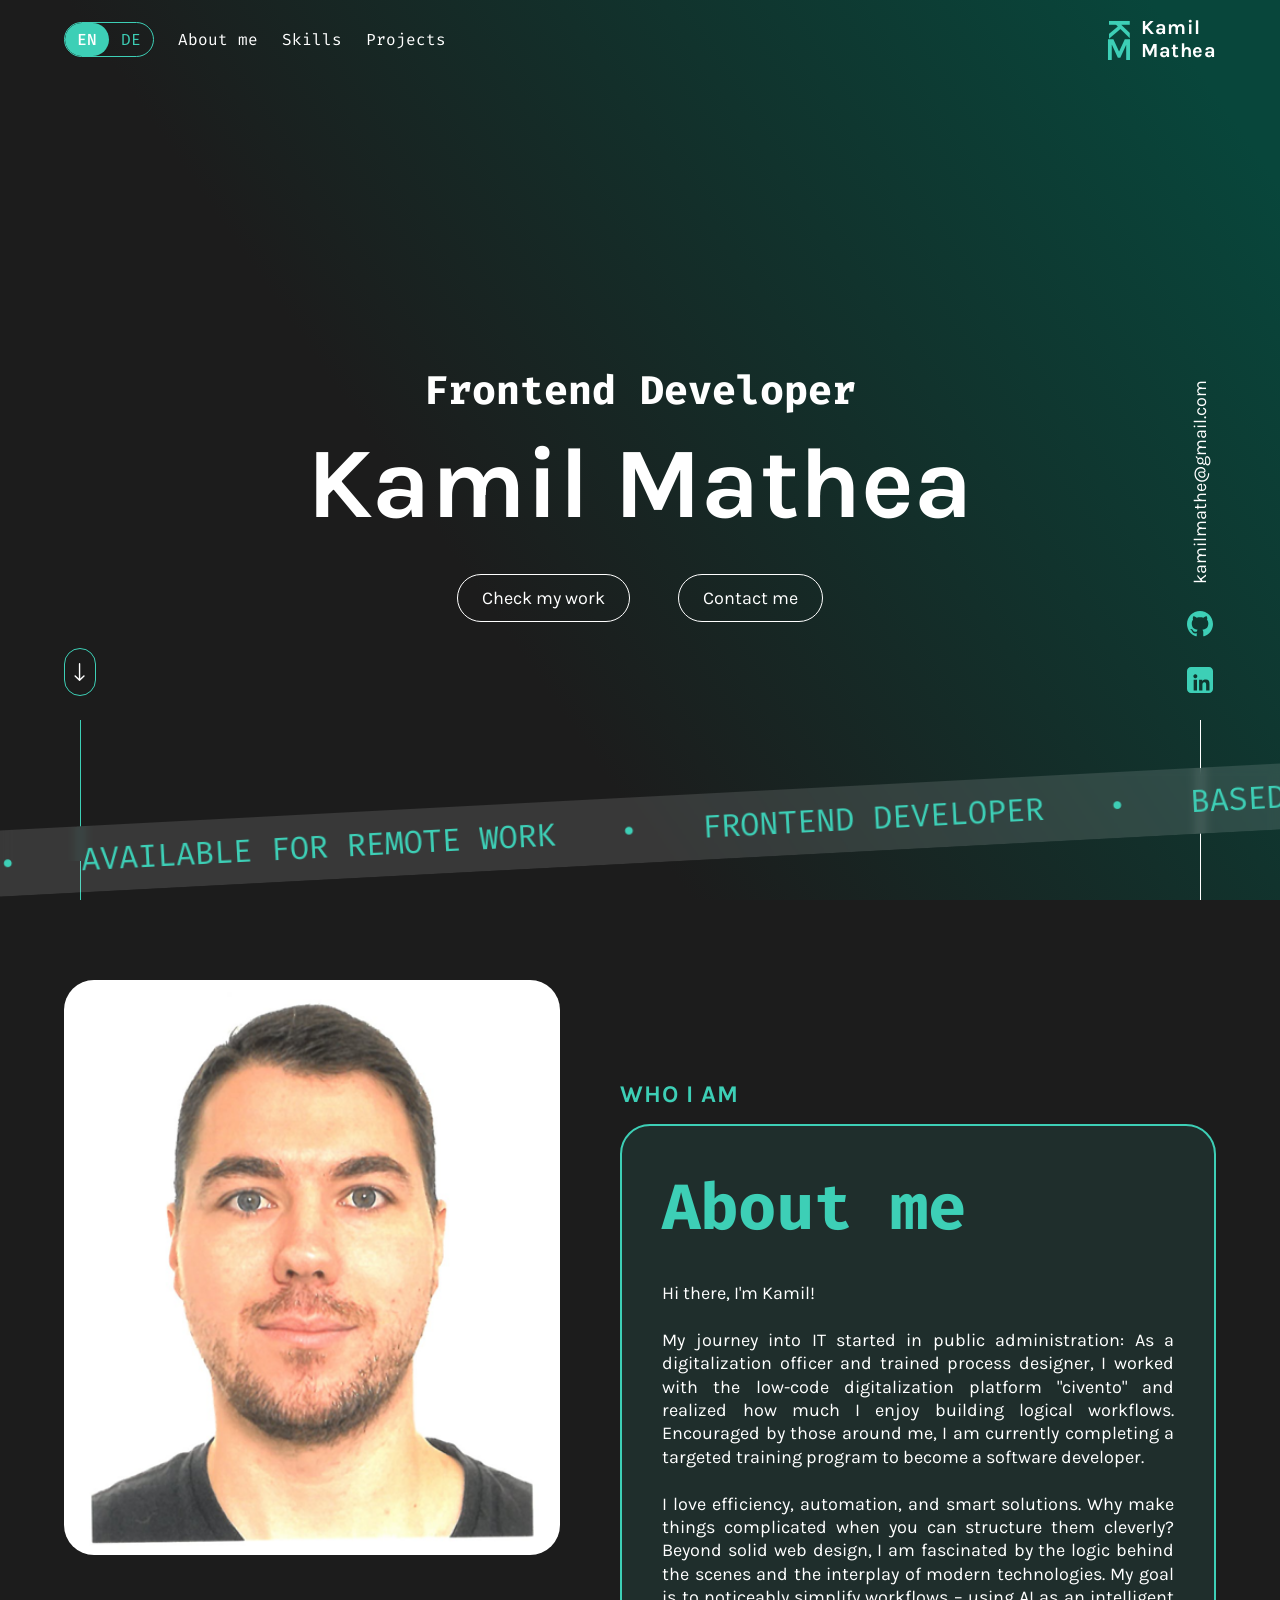
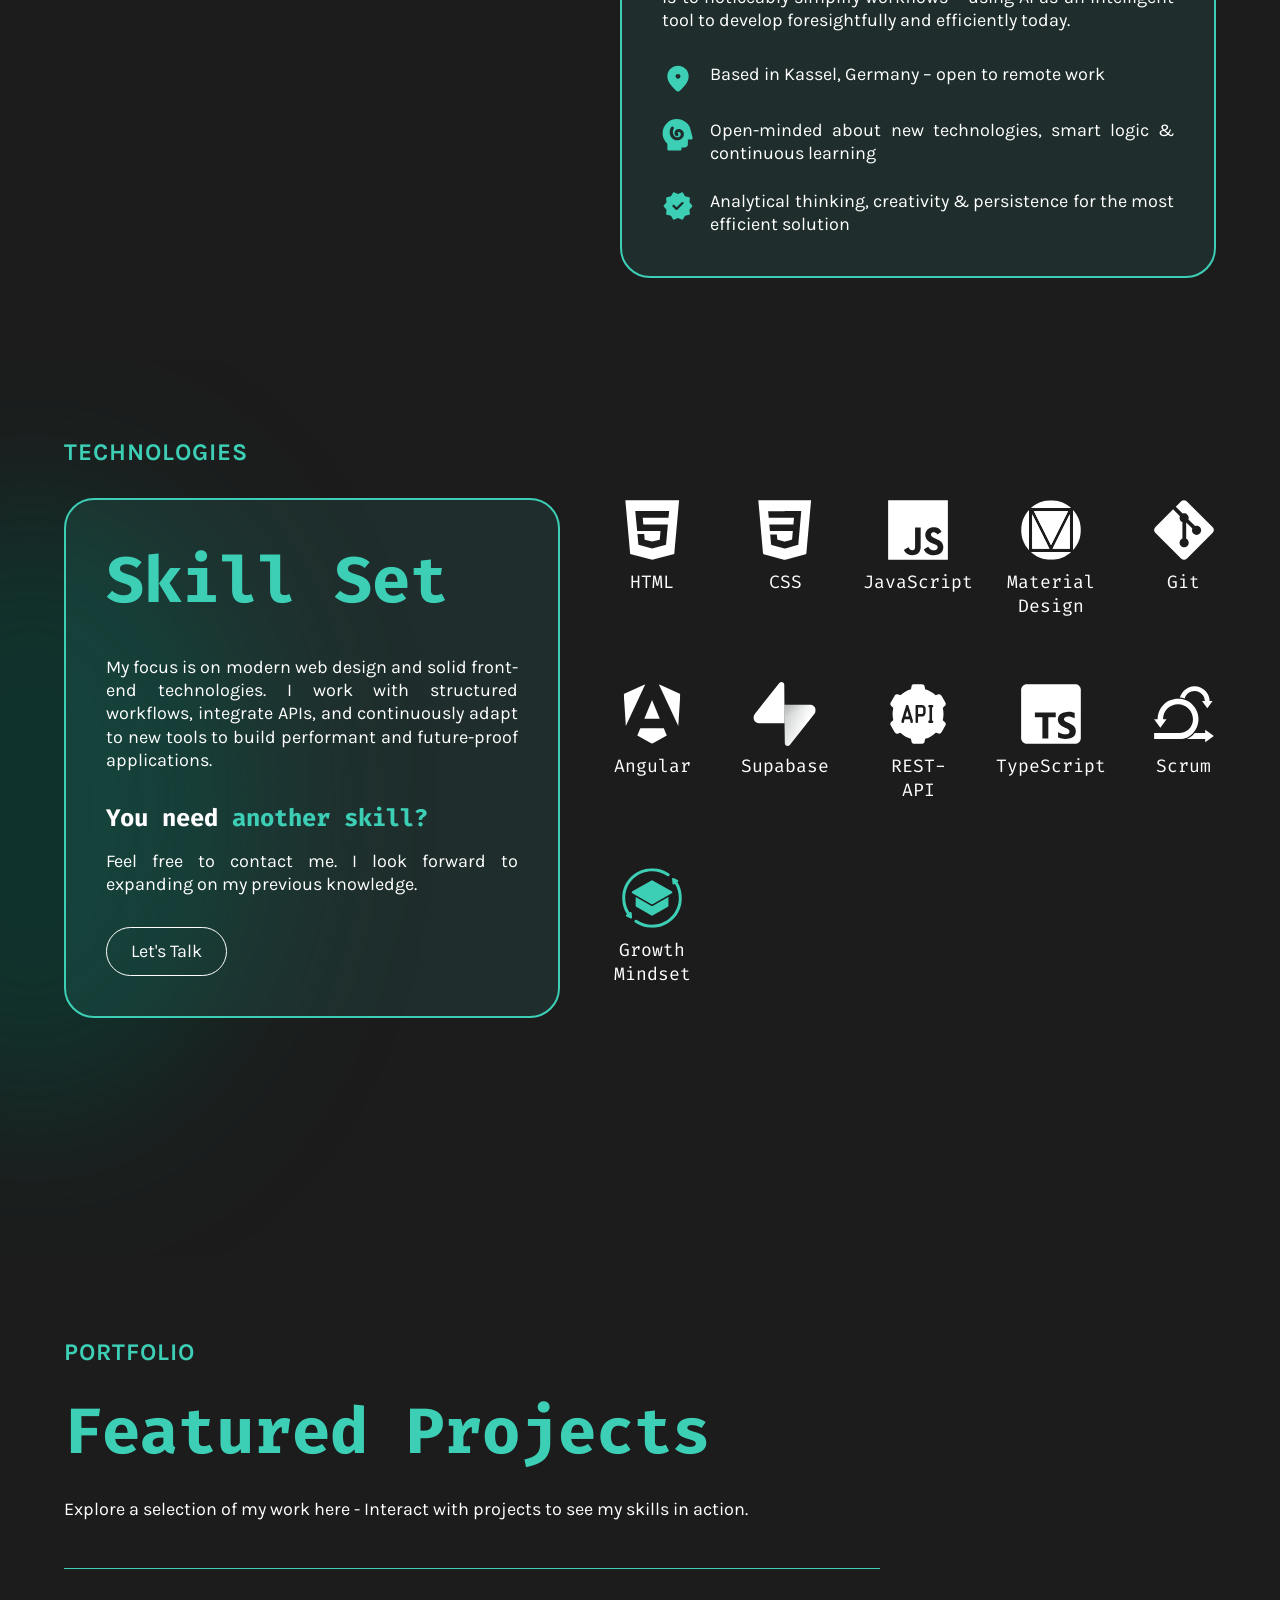
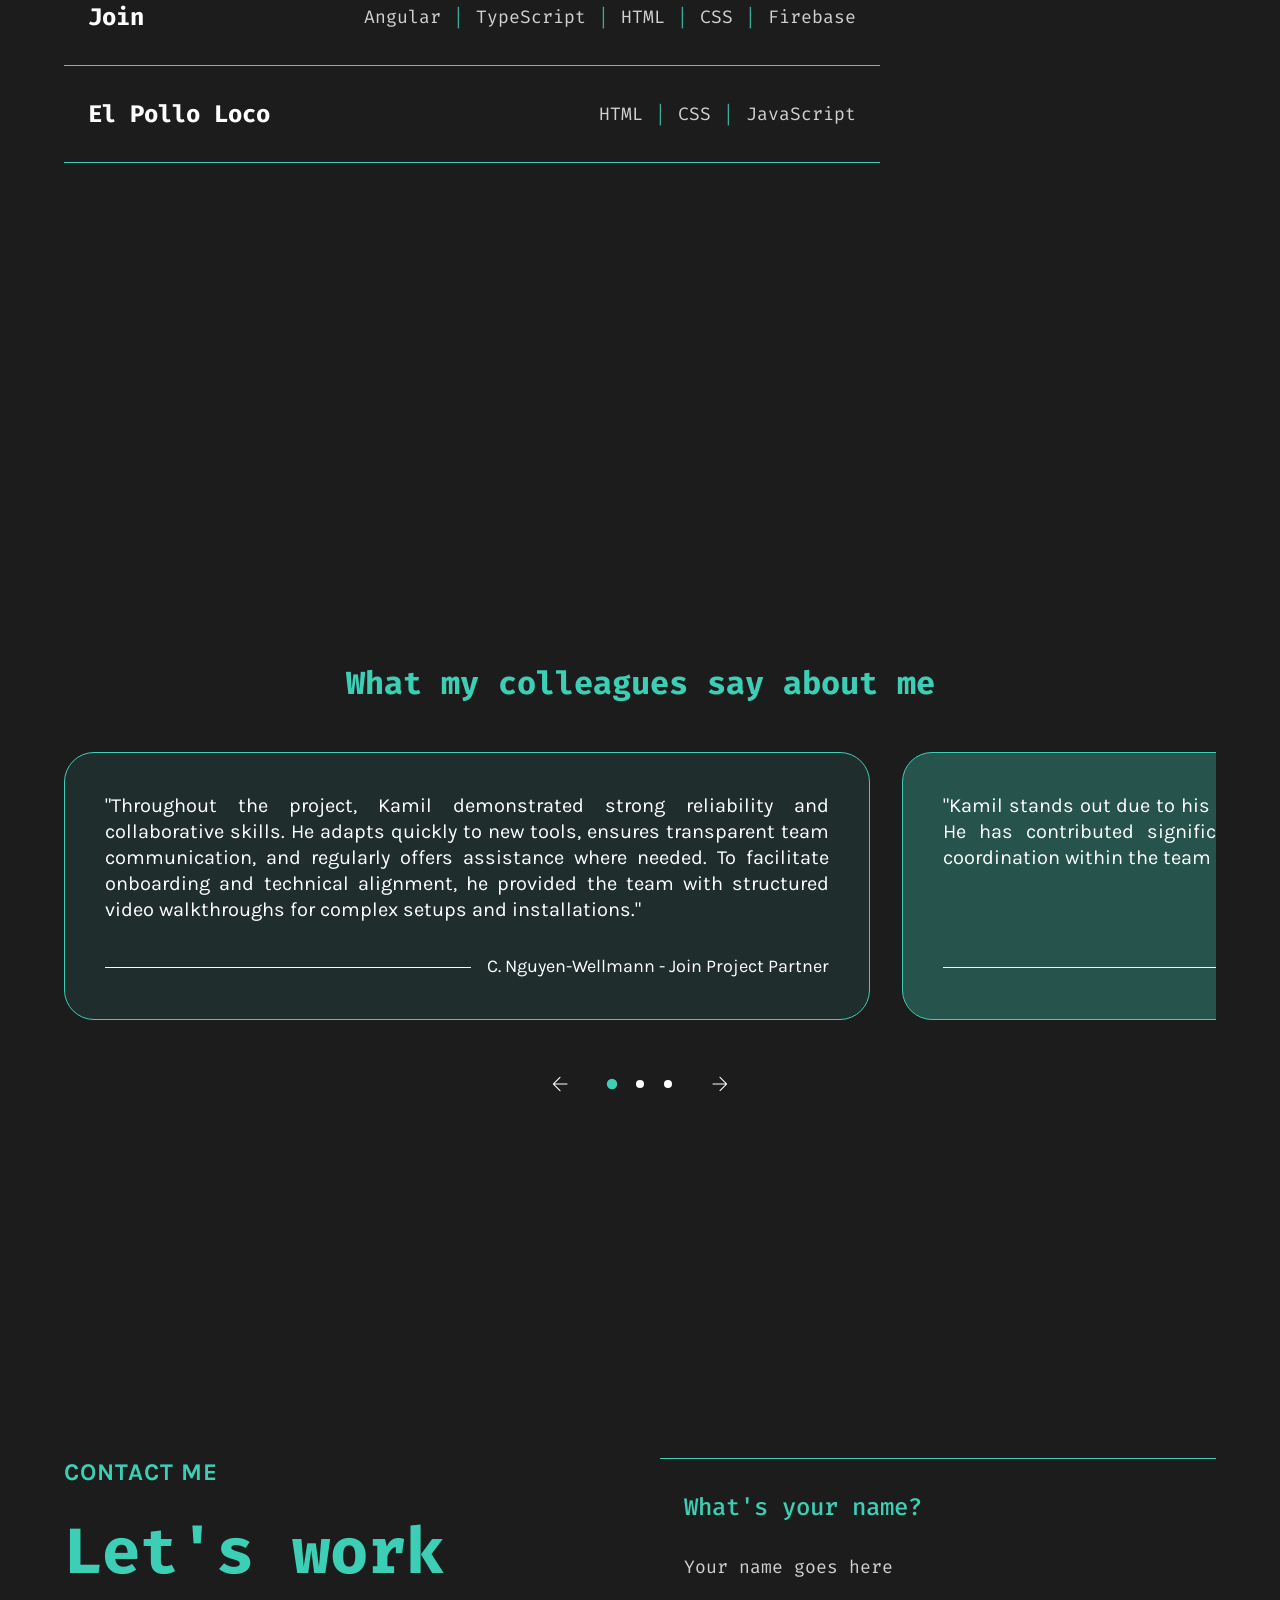
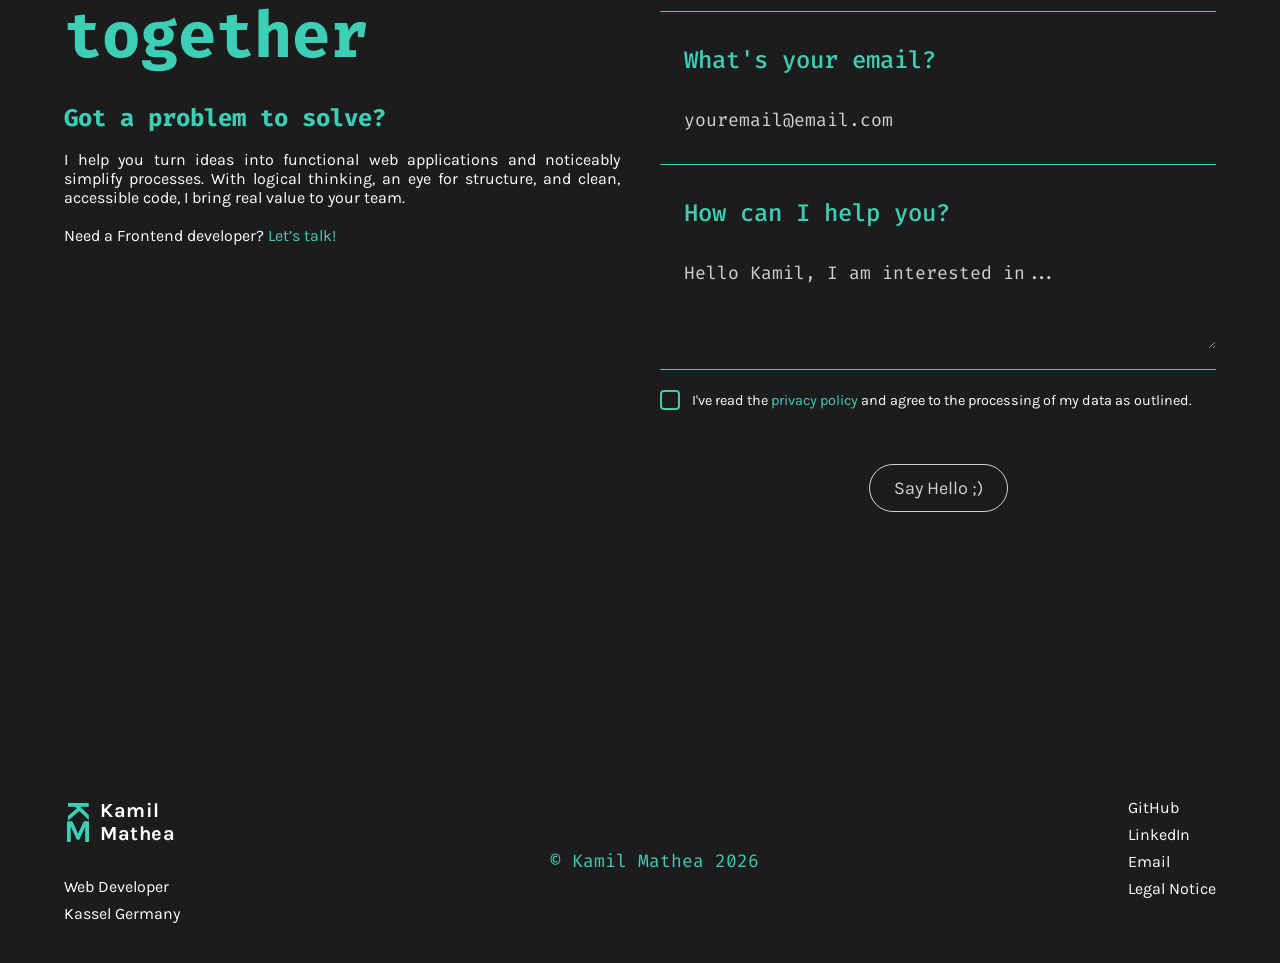
==== commit c4e3ed56: "refactor: remove DA Bubble from Projects" ====
--- a/index.html
+++ b/index.html
@@ -42,7 +42,7 @@
                         class="social-icon">
                         <img src="./assets/img/social_media/GitHub.svg" alt="GitHub" />
                     </a>
-                    <a href="https://linkedin.com" target="_blank" rel="noopener noreferrer" class="social-icon">
+                    <a href="https://www.linkedin.com/in/kamil-mathea-538b73426/" target="_blank" rel="noopener noreferrer" class="social-icon">
                         <img src="./assets/img/social_media/Linkedin.svg" alt="LinkedIn" />
                     </a>
                 </div>
@@ -309,17 +309,6 @@
                     </button>
 
                     <div class="green-separator"></div>
-
-                    <button class="project-dialog-btn" aria-haspopup="dialog" data-index="2">
-                        <h3>DA Bubble</h3>
-                        <p>
-                            <span>Angular</span>
-                            <span>TypeScript</span>
-                            <span>Firebase</span>
-                        </p>
-                    </button>
-
-                    <div class="green-separator"></div>
                 </div>
 
                 <div class="project-preview-wrapper">
@@ -447,7 +436,7 @@
 
             <nav aria-label="Footer Links" data-translate-attr="aria-label:footer_nav_aria" class="footer-nav">
                 <a href="https://github.com/kamilmathea" target="_blank" rel="noopener">GitHub</a>
-                <a href="#" target="_blank" rel="noopener">LinkedIn</a>
+                <a href="https://www.linkedin.com/in/kamil-mathea-538b73426/" target="_blank" rel="noopener">LinkedIn</a>
                 <a href="mailto:kamilmathe@gmail.com" data-translate="footer_link_email">Email</a>
                 <a href="imprint.html" data-translate="footer_link_legal">Legal Notice</a>
             </nav>
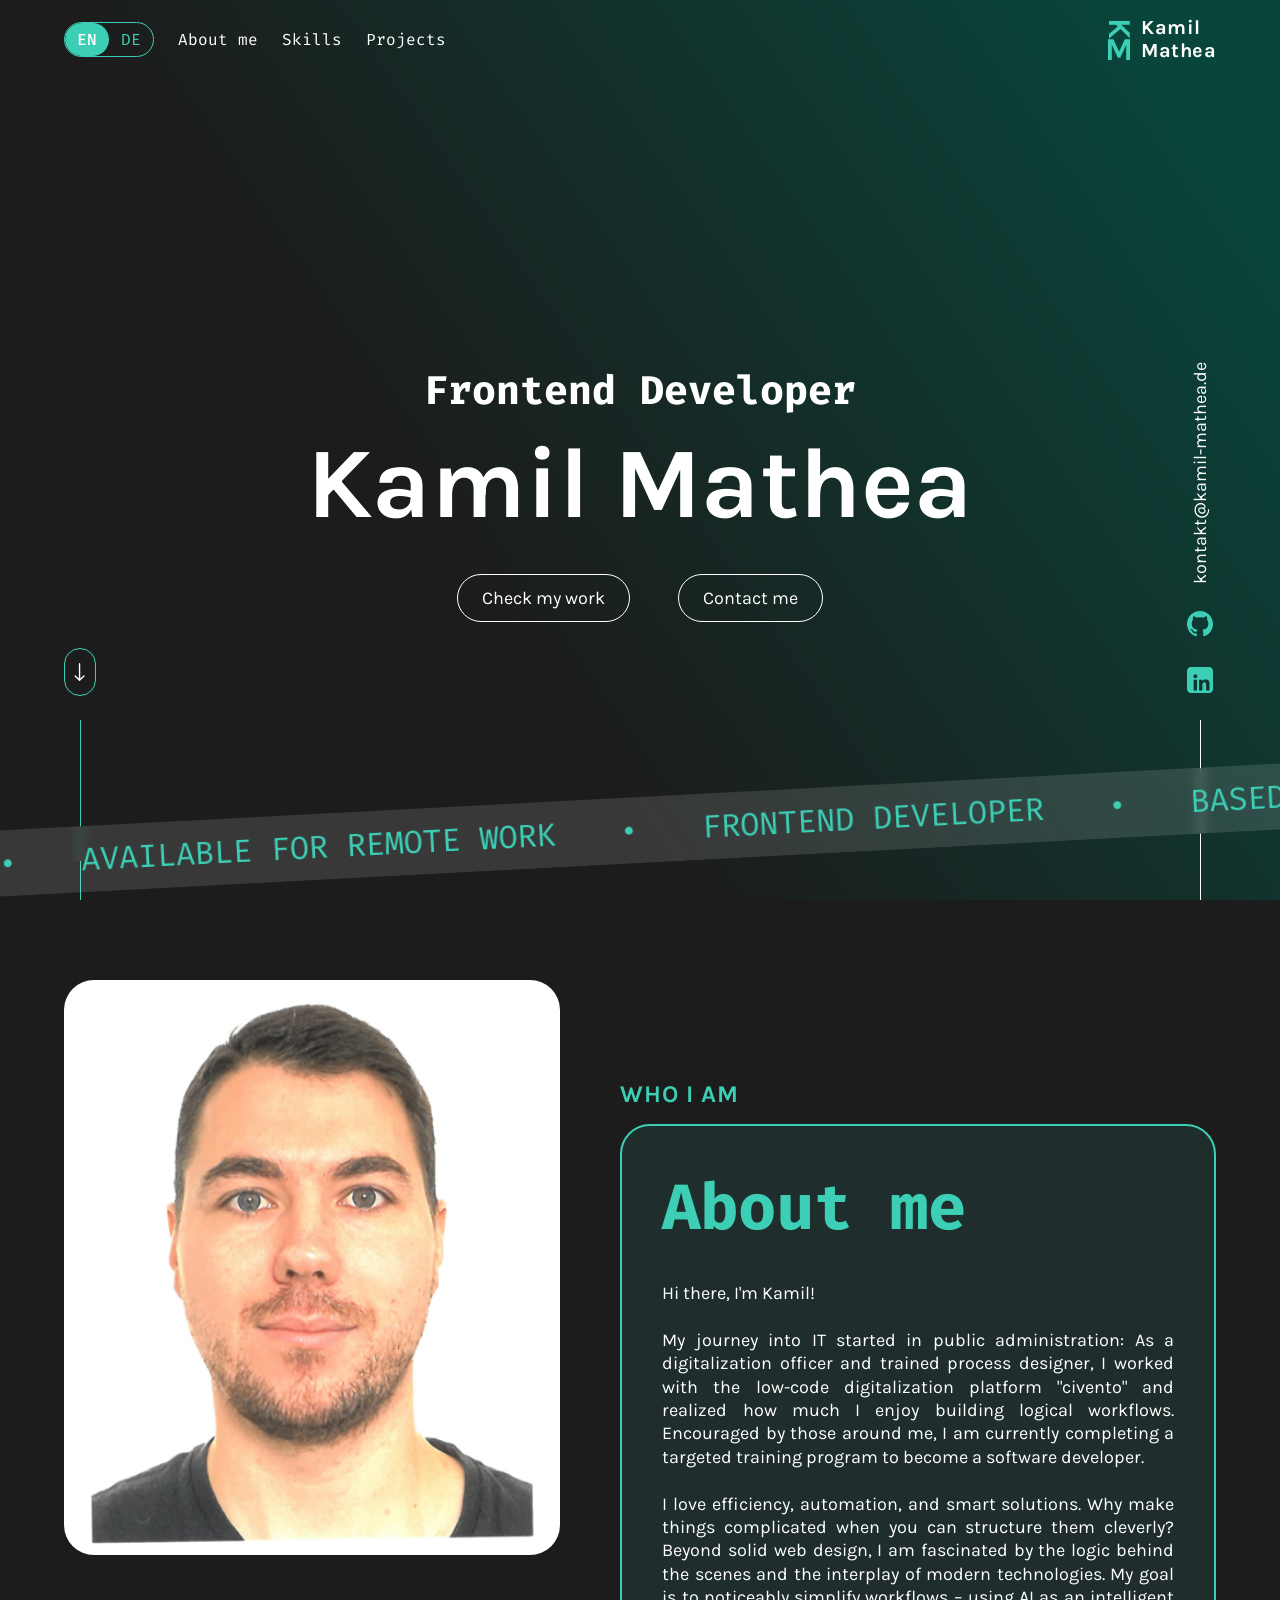
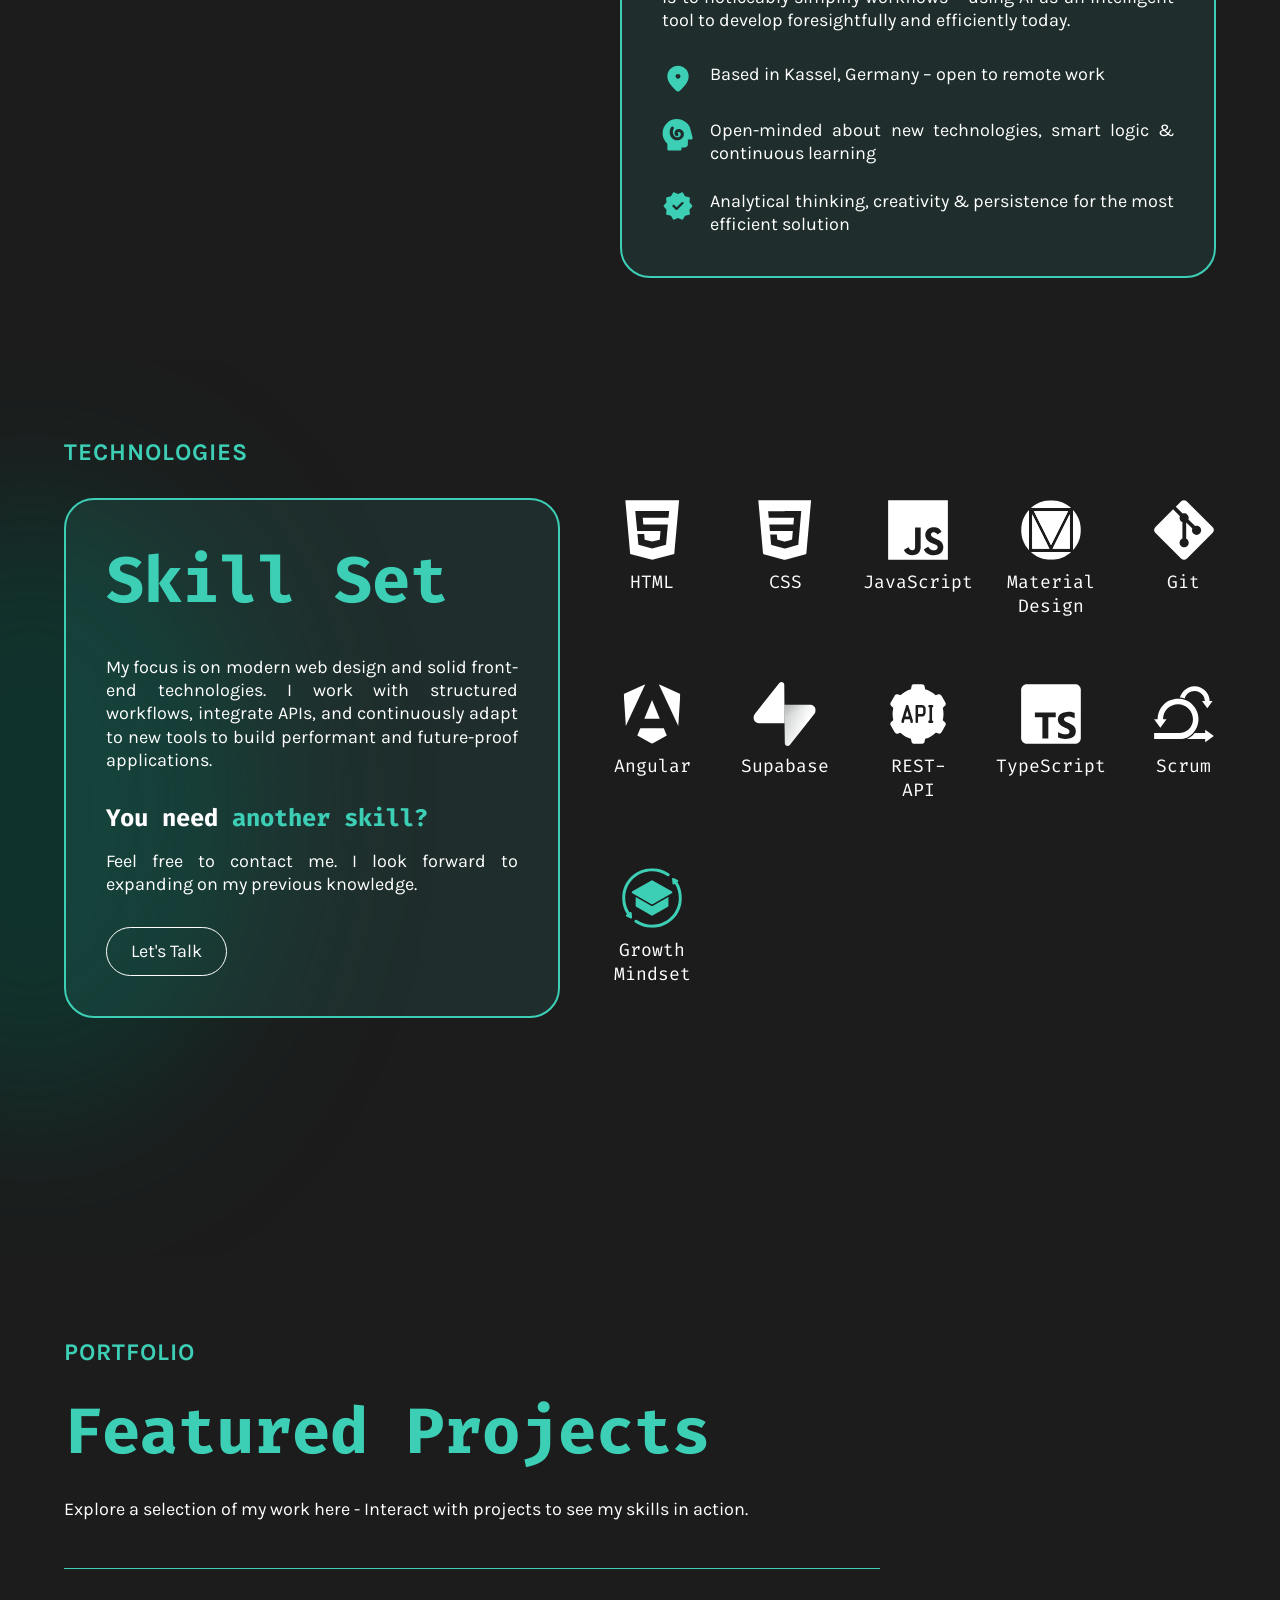
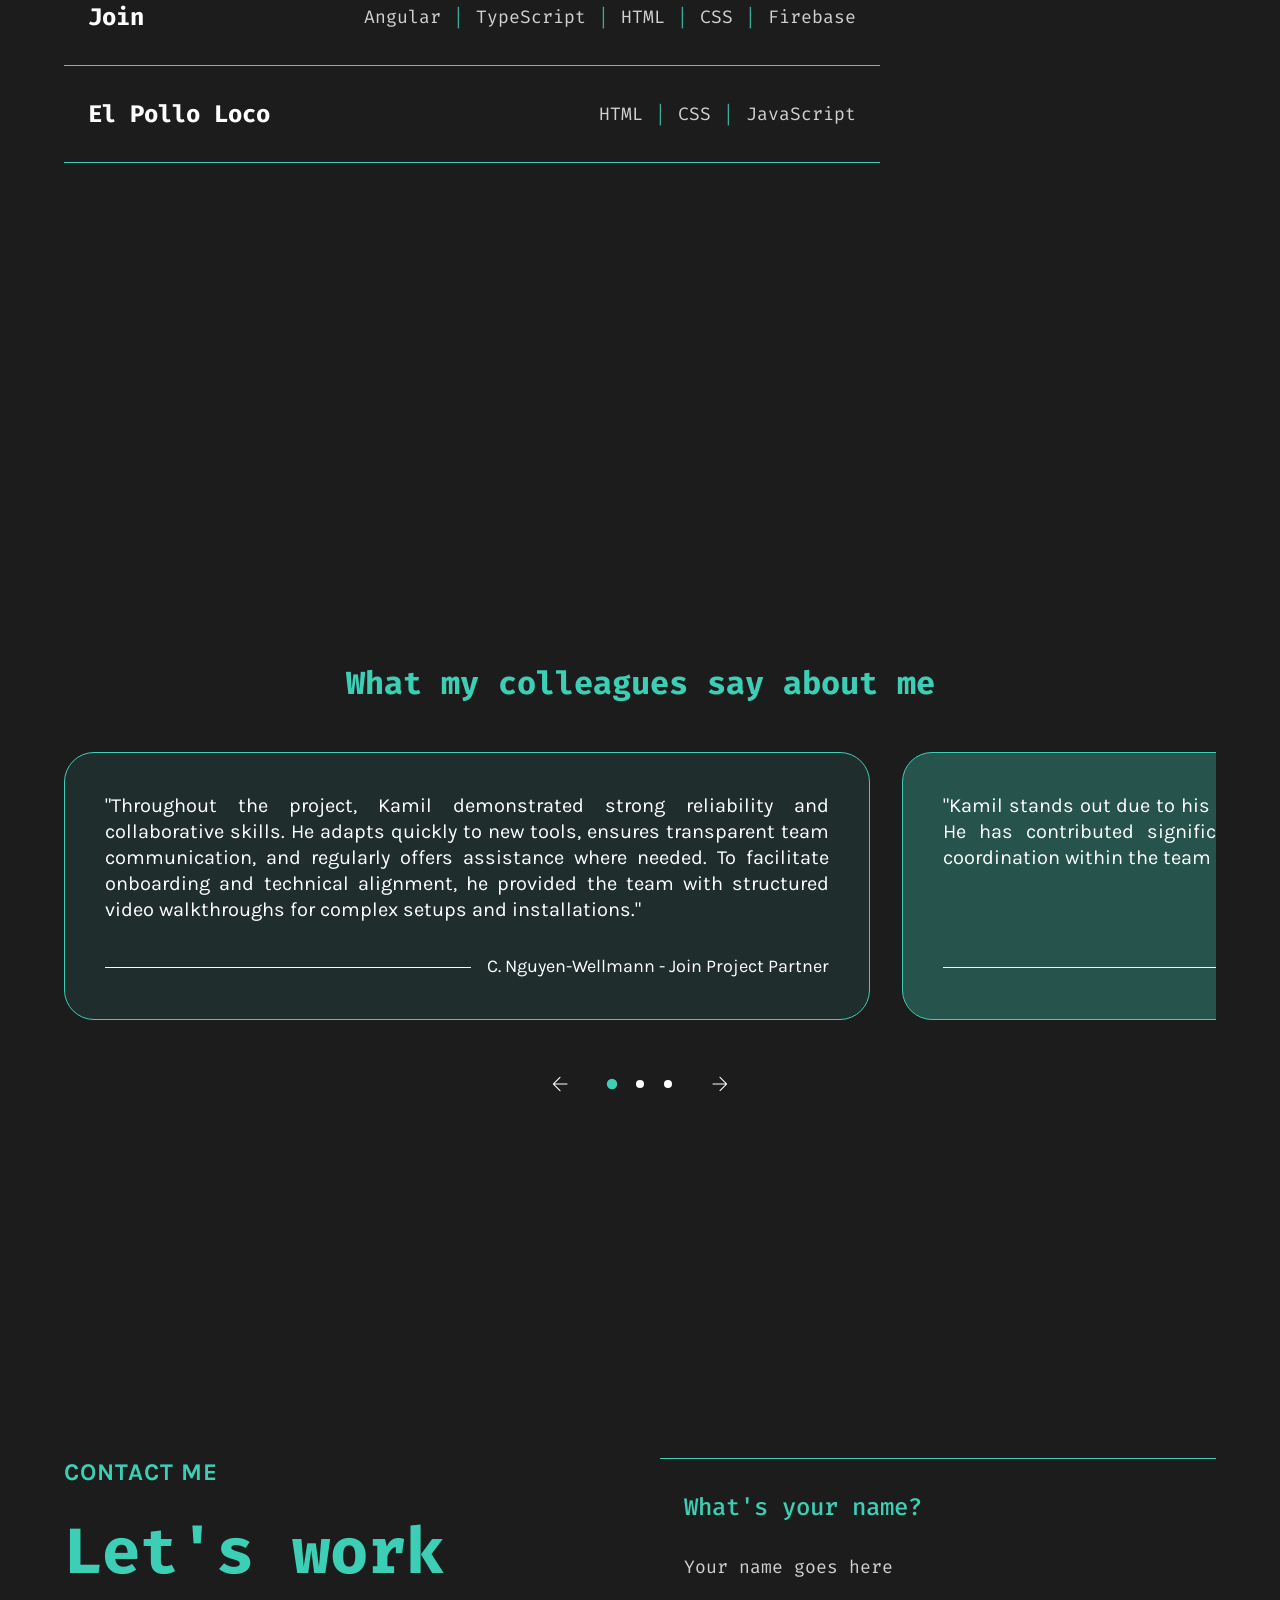
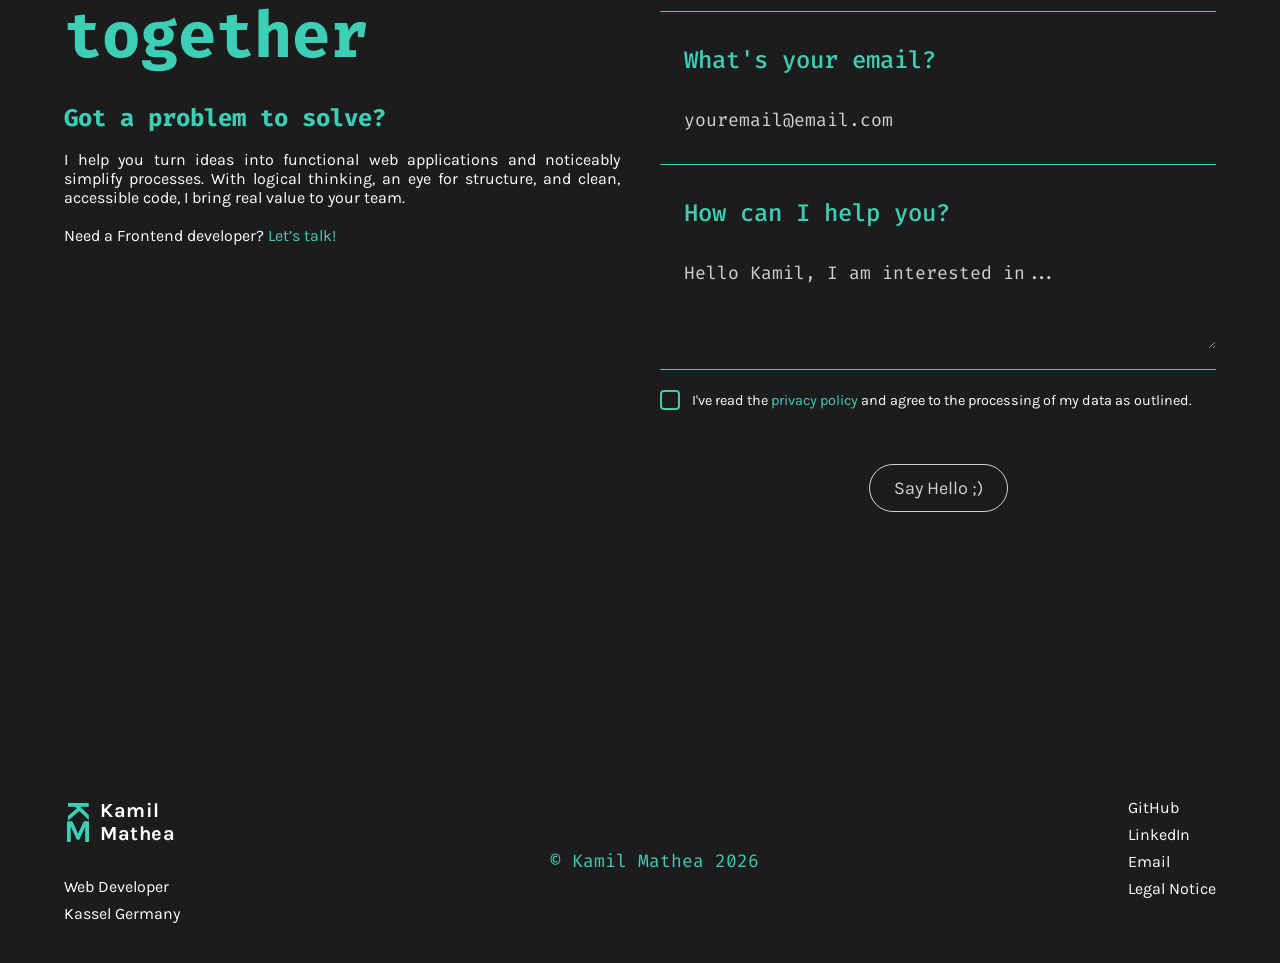
==== commit 57d93c39: "refactor: changing email from gmail to All Inkl email" ====
--- a/index.html
+++ b/index.html
@@ -34,15 +34,16 @@
             </div>
             <div class="right-line-group">
                 <div class="contact-social-group">
-                    <a href="mailto:kamilmathe@gmail.com" class="rotated-email" aria-label="E-Mail senden">
-                        <span class="email-text">kamilmathe@gmail.com</span>
+                    <a href="mailto:kontakt@kamil-mathea.de" class="rotated-email" aria-label="E-Mail senden">
+                        <span class="email-text">kontakt@kamil-mathea.de</span>
                         <img src="./assets/img/social_media/Mail.svg" alt="Mail Icon" class="email-icon" />
                     </a>
                     <a href="https://github.com/kamilmathea" target="_blank" rel="noopener noreferrer"
                         class="social-icon">
                         <img src="./assets/img/social_media/GitHub.svg" alt="GitHub" />
                     </a>
-                    <a href="https://www.linkedin.com/in/kamil-mathea-538b73426/" target="_blank" rel="noopener noreferrer" class="social-icon">
+                    <a href="https://www.linkedin.com/in/kamil-mathea-538b73426/" target="_blank"
+                        rel="noopener noreferrer" class="social-icon">
                         <img src="./assets/img/social_media/Linkedin.svg" alt="LinkedIn" />
                     </a>
                 </div>
@@ -405,10 +406,15 @@
 
                 <span id="privacy-error" class="checkbox-error-text"></span>
 
-                <button type="submit" id="submit-btn">
-                    <p data-translate="contact_btn_submit">Say Hello ;)</p>
-                </button>
-            </form>
+                <div class="submit-wrapper">
+                    <button type="submit" id="submit-btn">
+                        <p data-translate="contact_btn_submit">Say Hello ;)</p>
+                    </button>
+
+                    <div id="contact-feedback" class="contact-feedback d-none" data-translate="contact_success_message">
+                        Thank you! Message sent successfully.
+                    </div>
+                </div>
         </div>
     </section>
 
@@ -436,8 +442,9 @@
 
             <nav aria-label="Footer Links" data-translate-attr="aria-label:footer_nav_aria" class="footer-nav">
                 <a href="https://github.com/kamilmathea" target="_blank" rel="noopener">GitHub</a>
-                <a href="https://www.linkedin.com/in/kamil-mathea-538b73426/" target="_blank" rel="noopener">LinkedIn</a>
-                <a href="mailto:kamilmathe@gmail.com" data-translate="footer_link_email">Email</a>
+                <a href="https://www.linkedin.com/in/kamil-mathea-538b73426/" target="_blank"
+                    rel="noopener">LinkedIn</a>
+                <a href="mailto:kontakt@kamil-mathea.de" data-translate="footer_link_email">Email</a>
                 <a href="imprint.html" data-translate="footer_link_legal">Legal Notice</a>
             </nav>
         </div>
--- a/styles/layout.css
+++ b/styles/layout.css
@@ -1,3 +1,7 @@
+.d-none {
+    display: none;
+}
+
 h2 {
     font-size: 64px;
     font-weight: 700;
@@ -346,14 +350,6 @@
     color: var(--color-text-white);
 }
 
-.legal-content h1 {
-    font-family: 'Fira Code', monospace;
-    font-size: 64px;
-    color: var(--color-accent-green);
-    text-align: center;
-    margin-bottom: 32px;
-}
-
 .legal-content h2 {
     font-family: 'Karla', sans-serif;
     color: var(--color-accent-green);
--- a/styles/layout-responsive.css
+++ b/styles/layout-responsive.css
@@ -107,10 +107,24 @@
     p {
         text-align: left;
     }
+
+    .legal-content h1 {
+        font-size: 56px;
+    }
 }
 
 @media (max-width: 500px) {
     h2 {
         font-size: 56px;
     }
+
+    .legal-content h1 {
+        font-size: 40px;
+    }
+}
+
+@media (max-width: 425px) {
+    h2 {
+        font-size: 48px;
+    }
 }
--- a/styles/technologies.css
+++ b/styles/technologies.css
@@ -223,6 +223,10 @@
         gap: 32px;
     }
 
+    .skill-item figcaption {
+        font-size: 16px;
+    }
+
     .skill-item img {
         max-width: 24px;
     }
--- a/styles/contact-me.css
+++ b/styles/contact-me.css
@@ -201,6 +201,44 @@
     display: block;
 }
 
+.submit-wrapper {
+    position: relative;
+    display: flex;
+    justify-content: center;
+    align-items: center;
+    width: 100%;
+}
+
+#submit-btn:disabled {
+    cursor: not-allowed;
+    opacity: 0.6;
+}
+
+.contact-feedback {
+    position: absolute;
+    bottom: 0;
+    left: 50%;
+    transform: translate(-50%, 0);
+    width: max-content;
+    max-width: 100%;
+    color: var(--color-bg-dark);
+    border: 1px solid var(--color-text-white);
+    background-color: var(--color-accent-green);
+    padding: 24px 16px;
+    border-radius: 8px;
+    text-align: center;
+    z-index: 10;
+    pointer-events: none;
+    box-shadow: 0 4px 12px rgba(0, 0, 0, 0.5);
+    transition: transform 0.3s ease, opacity 0.3s ease;
+    opacity: 1;
+}
+
+.contact-feedback.fade-out {
+    opacity: 0;
+    transform: translate(-50%, 10px);
+}
+
 @media (max-width: 1024px) {
     #contact .content-wrapper {
         grid-template-columns: 1fr;
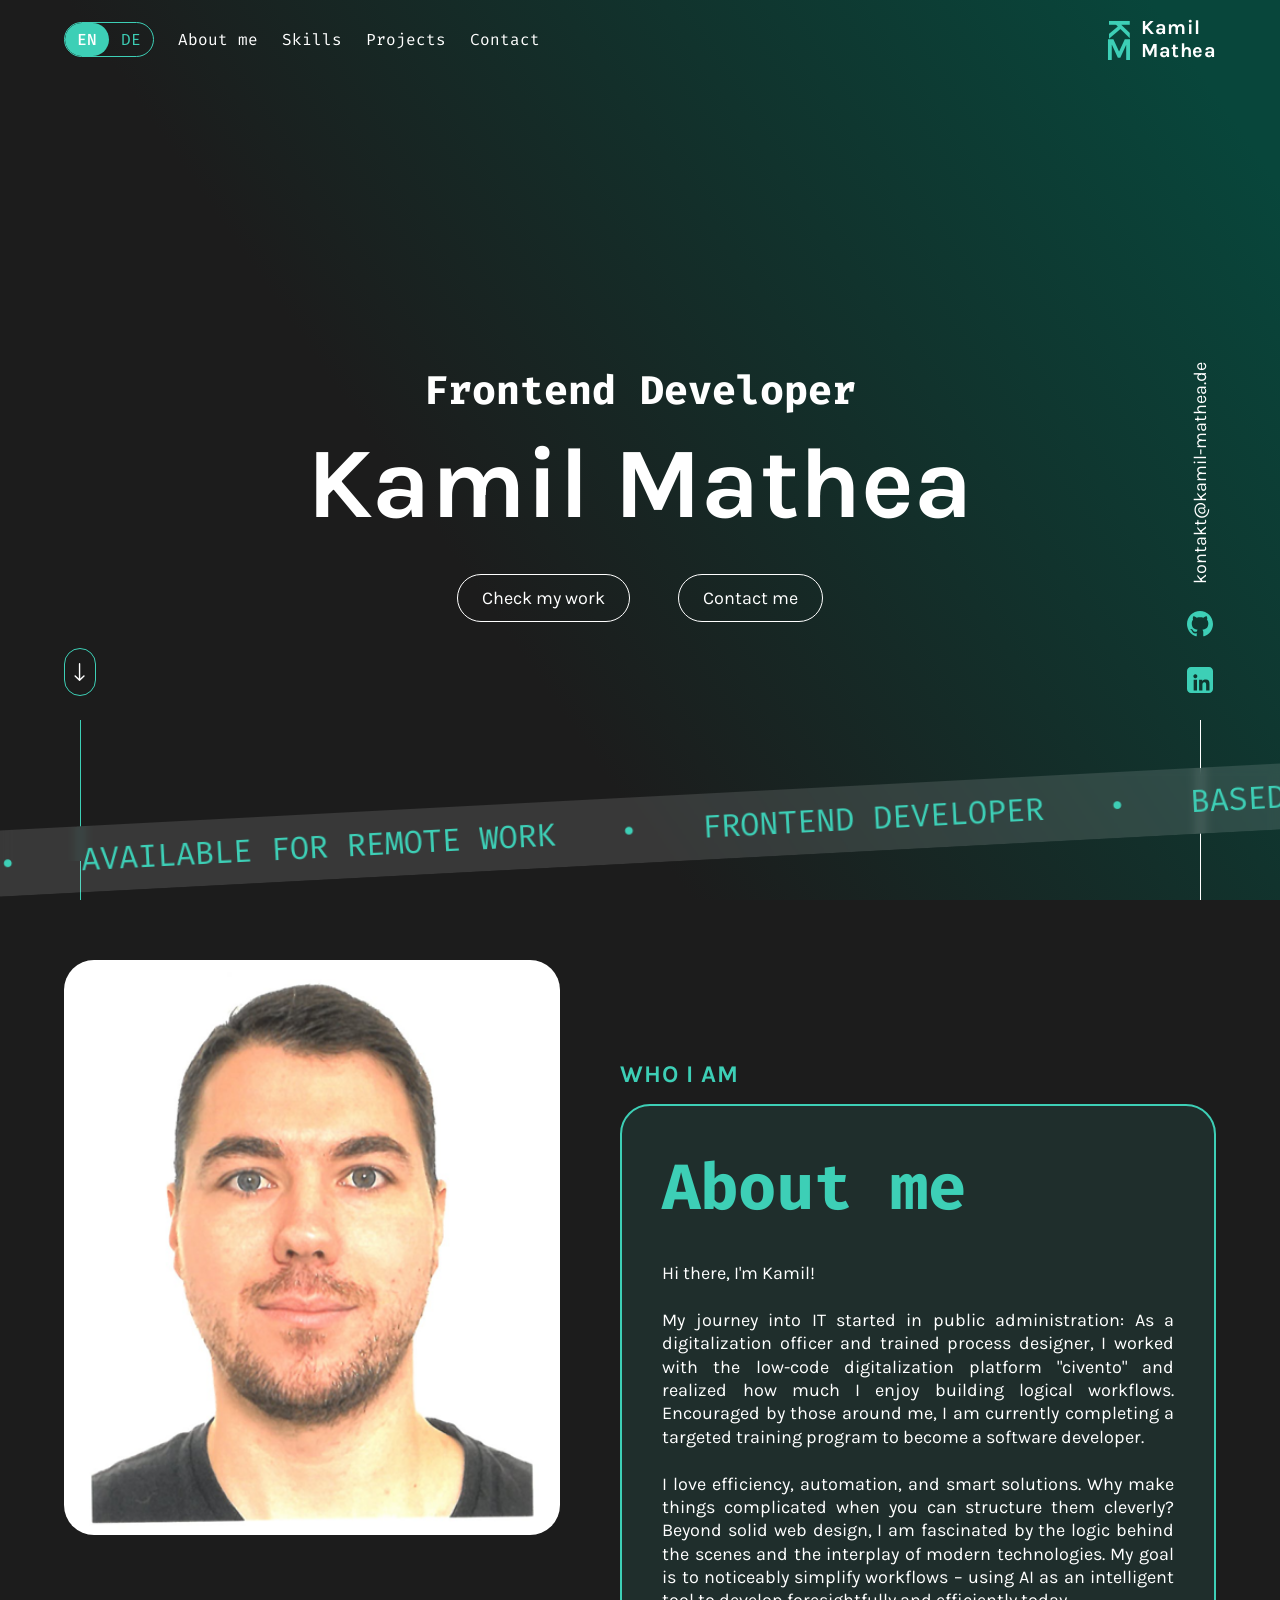
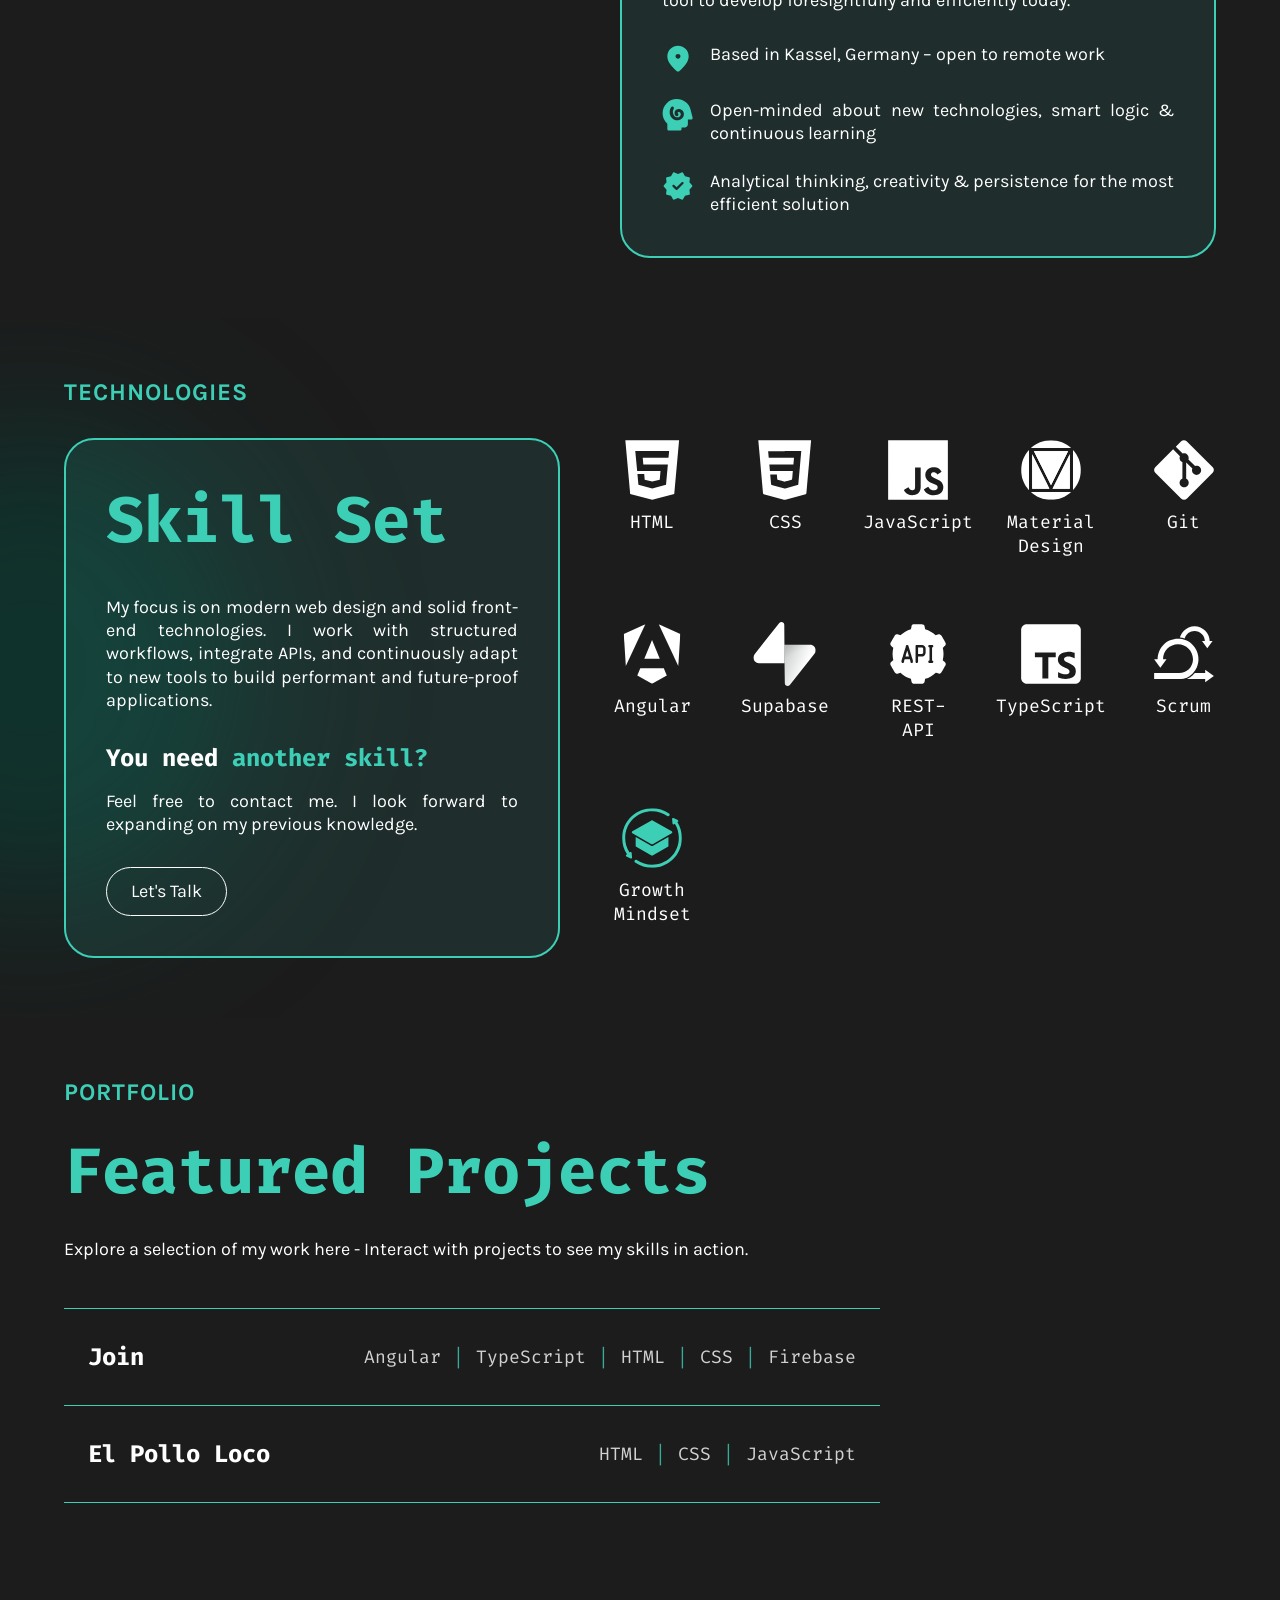
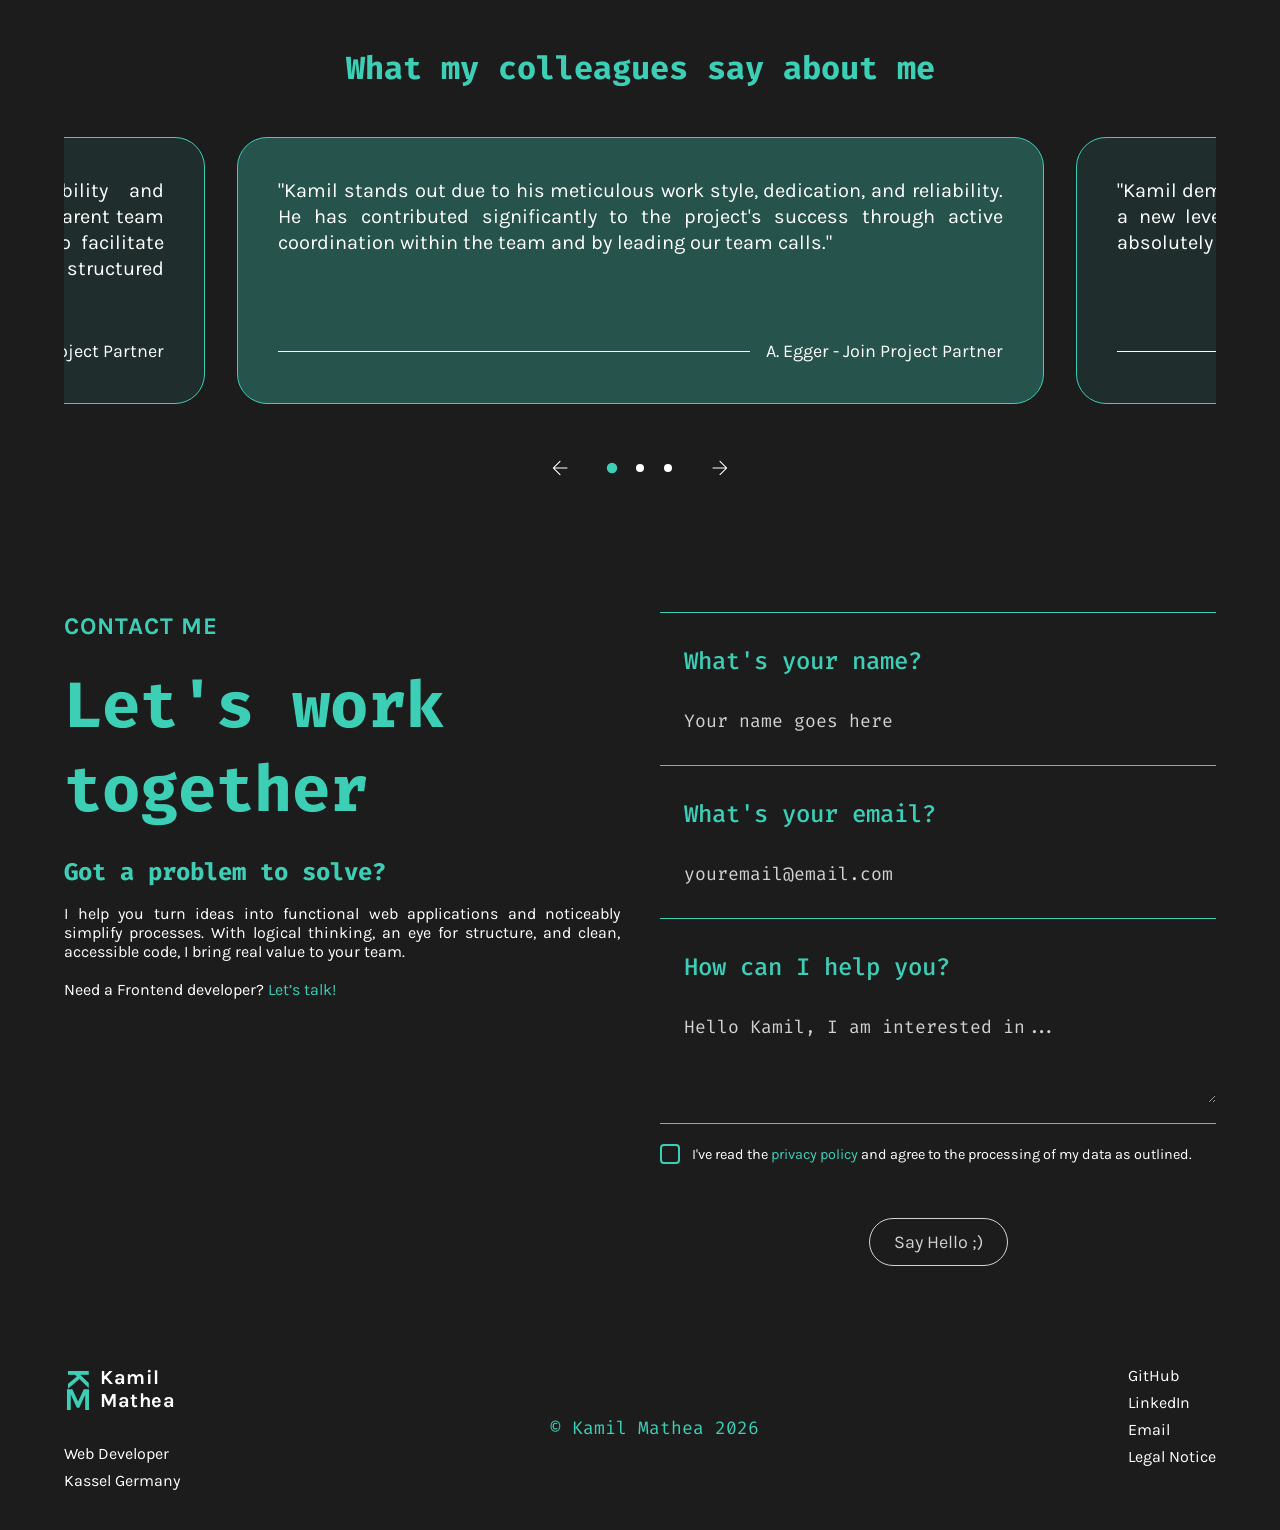
==== commit 36395ada: "feat: add contact link to navigation menu" ====
--- a/index.html
+++ b/index.html
@@ -79,6 +79,7 @@
                         <li><a href="index.html#about" data-translate="nav_about">About me</a></li>
                         <li><a href="index.html#skills" data-translate="nav_skills">Skills</a></li>
                         <li><a href="index.html#projects" data-translate="nav_projects">Projects</a></li>
+                        <li><a href="index.html#contact" data-translate="nav_contact">Contact</a></li>
                     </ul>
                 </div>
             </nav>
--- a/styles/variables.css
+++ b/styles/variables.css
@@ -25,7 +25,6 @@
 
 section {
     background-color: var(--color-bg-dark);
-    min-height: 100vh;
     width: 100%;
 }
 
--- a/styles/layout.css
+++ b/styles/layout.css
@@ -16,6 +16,10 @@
     text-align: justify;
     text-justify: inter-word;
 
+}
+
+section:not(.hero-container) {
+    padding: 60px 0;
 }
 
 .content-wrapper {
--- a/styles/hero.css
+++ b/styles/hero.css
@@ -3,6 +3,8 @@
     flex-direction: column;
     position: relative;
     overflow: hidden;
+    min-height: 100dvh;
+    box-sizing: border-box;
 }
 
 .hero-container .content-wrapper {
--- a/styles/about-me.css
+++ b/styles/about-me.css
@@ -1,7 +1,3 @@
-#about {
-    padding: 80px 0;
-}
-
 #about .content-wrapper {
     display: grid;
     grid-template-columns: 1fr 1.2fr;
--- a/styles/technologies.css
+++ b/styles/technologies.css
@@ -1,6 +1,4 @@
 #skills {
-    padding: 80px 0;
-    background-color: #1C1C1C;
     position: relative;
     overflow: hidden;
 }
--- a/styles/portfolio.css
+++ b/styles/portfolio.css
@@ -1,7 +1,3 @@
-#projects {
-    padding: 80px 0;
-}
-
 .projects-lead {
     font-size: 18px;
     color: var(--color-text-white);
--- a/styles/feedback.css
+++ b/styles/feedback.css
@@ -1,5 +1,4 @@
 #feedback {
-    padding: 80px 0;
     overflow: hidden;
 }
 
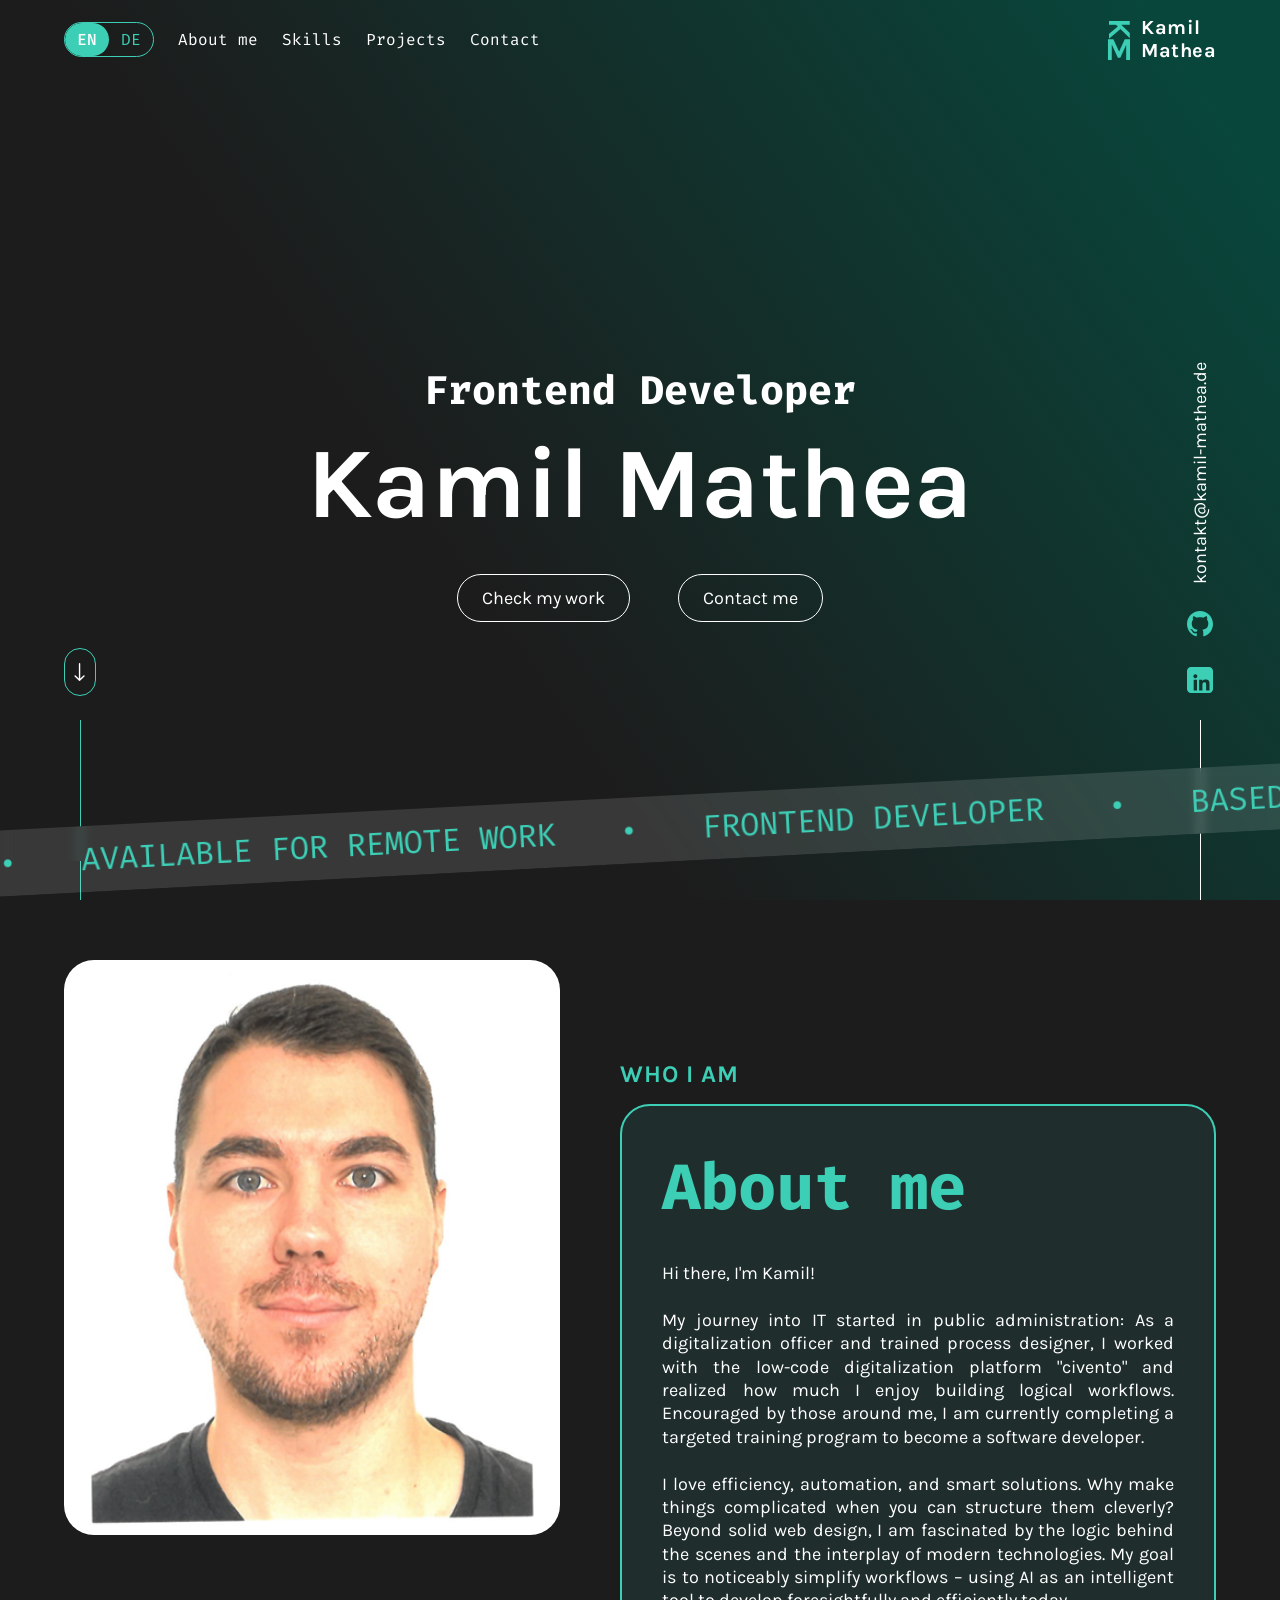
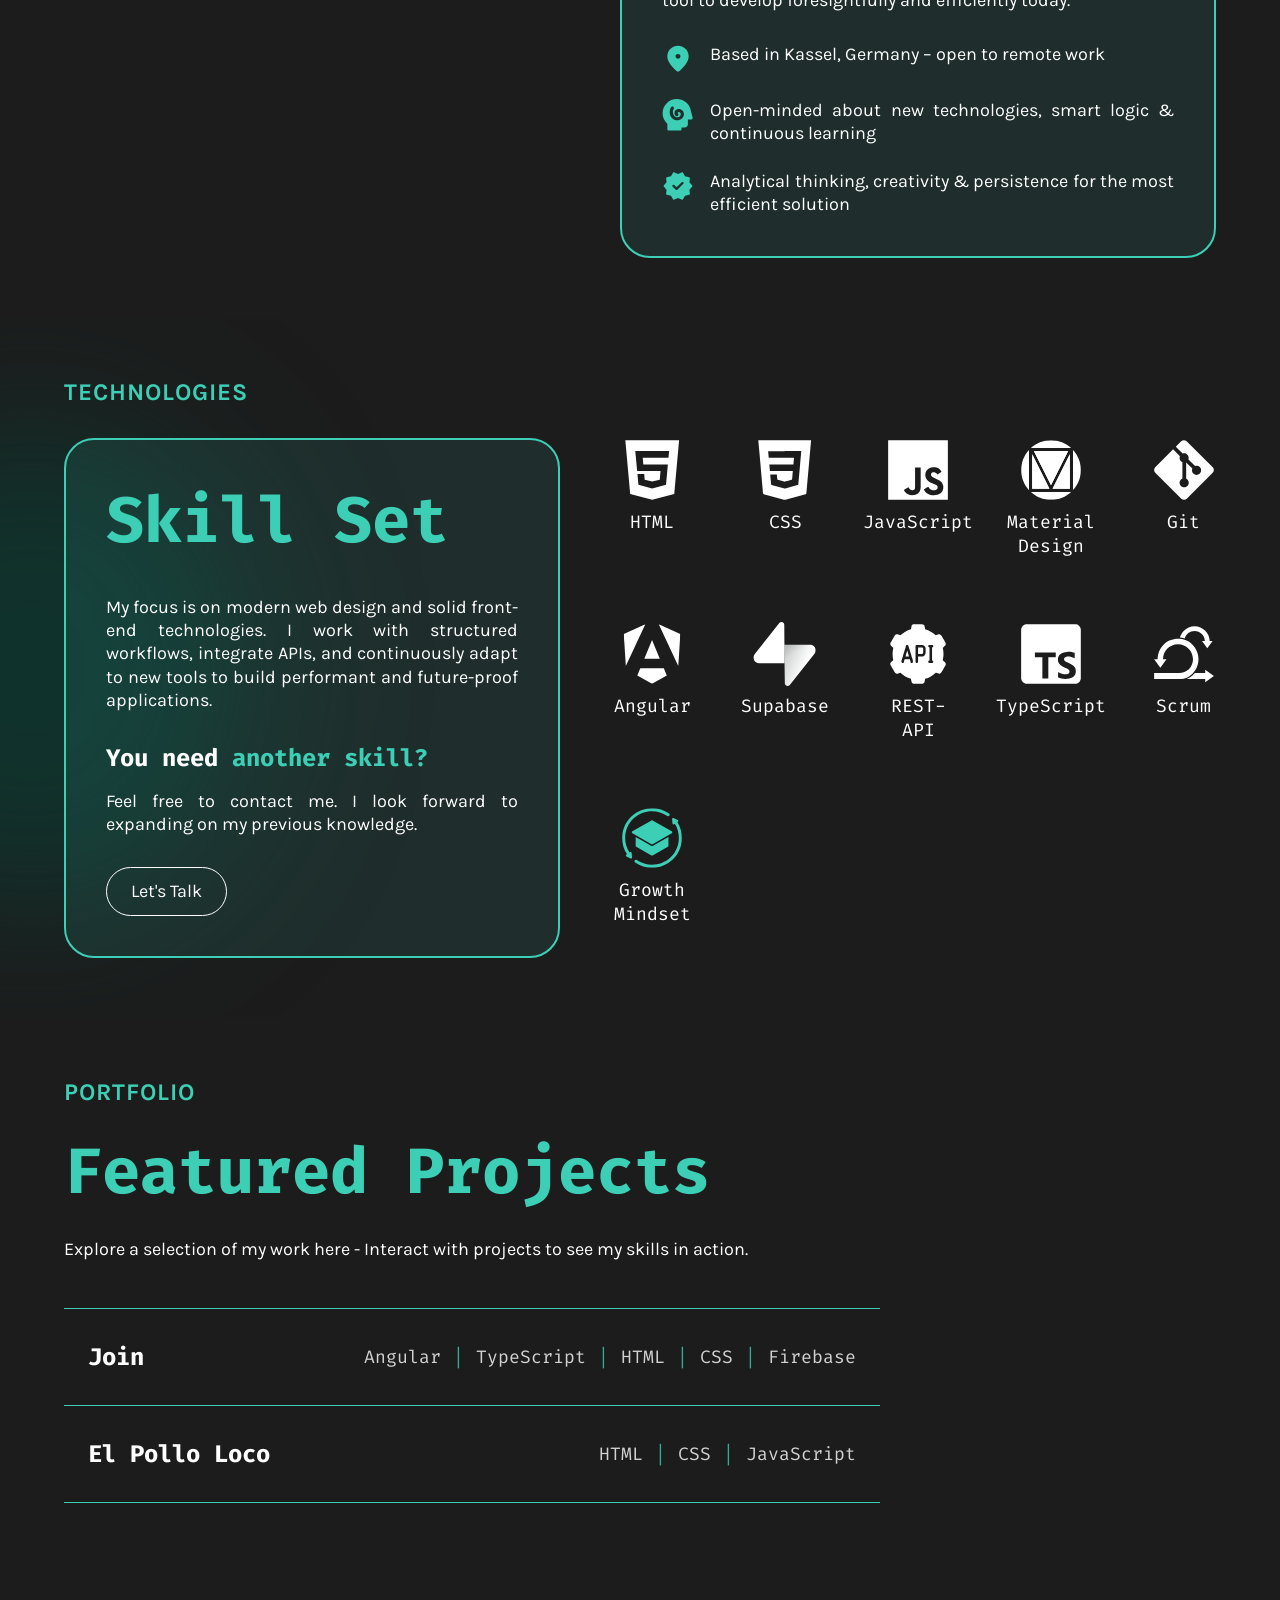
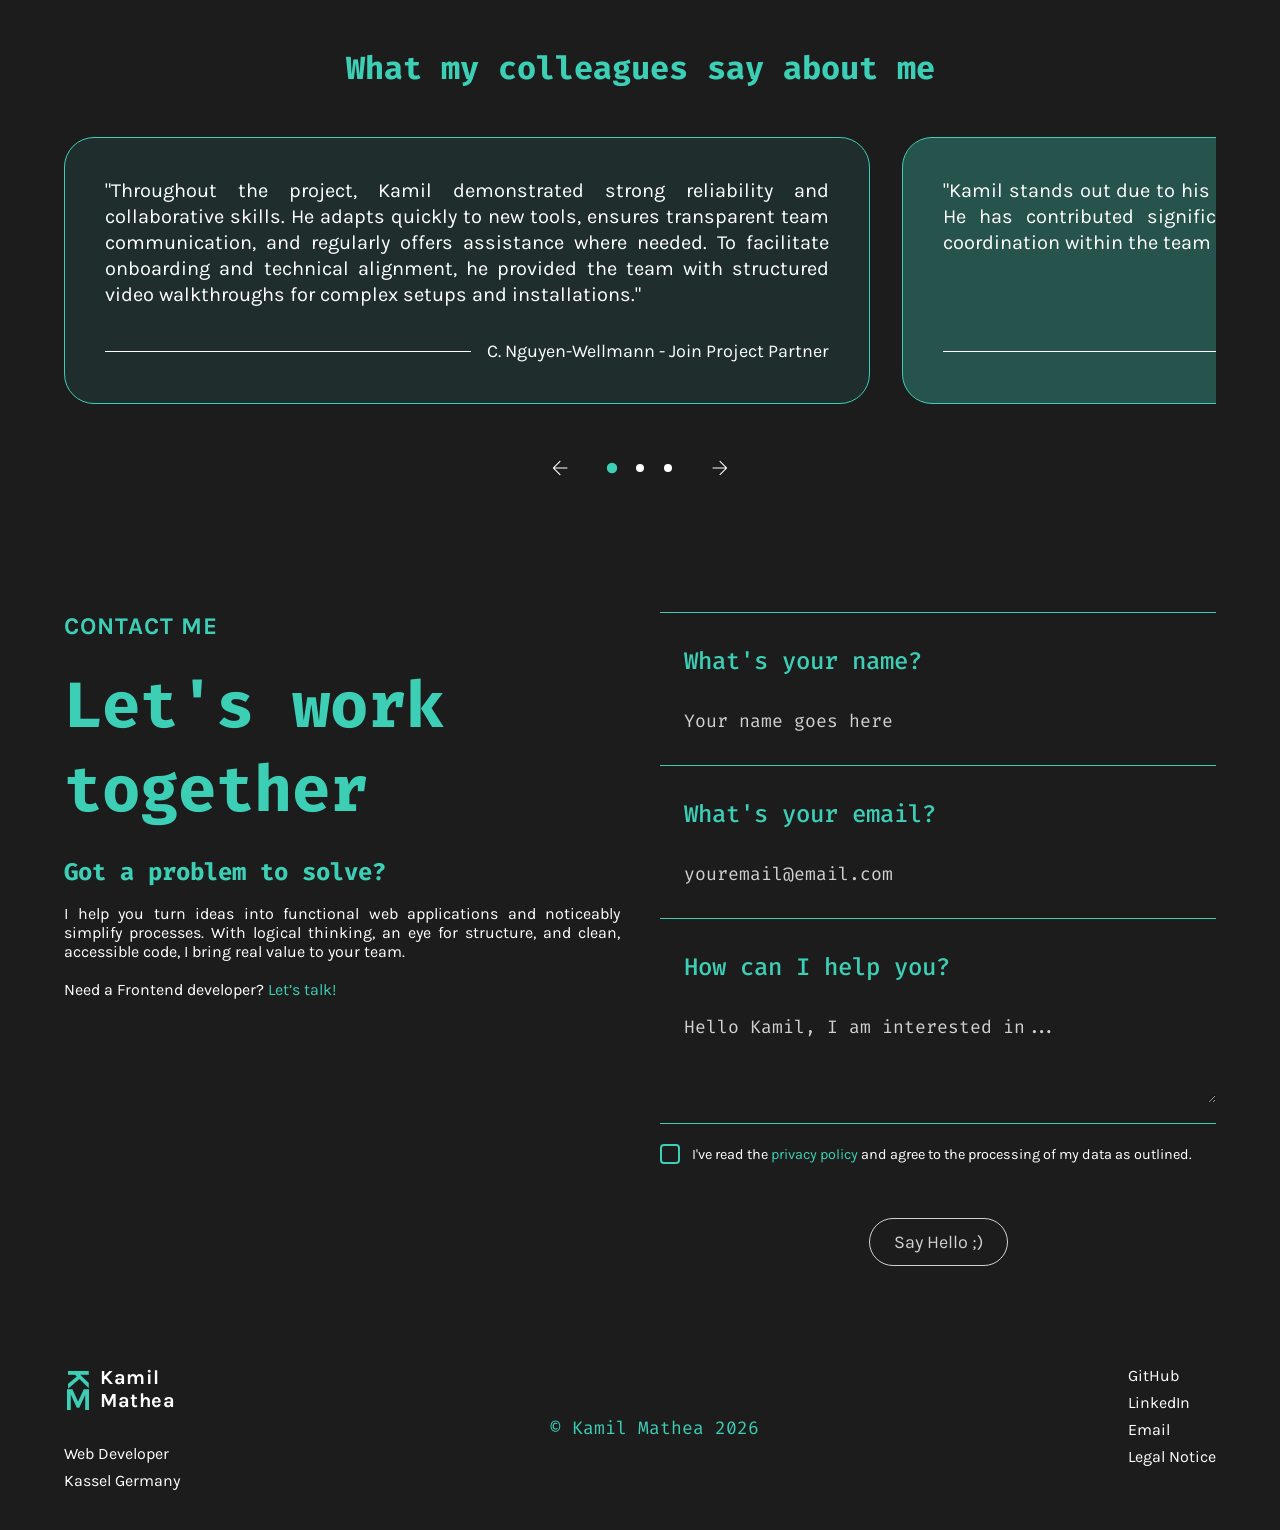
==== commit 7a329f23: "feat: integrate AOS library for scroll-triggered entrance animations" ====
--- a/index.html
+++ b/index.html
@@ -20,6 +20,7 @@
     <link rel="stylesheet" href="./styles/feedback.css">
     <link rel="stylesheet" href="./styles/contact-me.css">
     <link rel="stylesheet" href="./styles/dialog.css">
+    <link rel="stylesheet" href="https://unpkg.com/aos@next/dist/aos.css" />
 </head>
 
 <body>
@@ -50,7 +51,7 @@
                 <div class="white-hero-separator"></div>
             </div>
         </div>
-        <header>
+        <header data-aos="fade-up">
             <a href="index.html" class="logo" aria-label="Kamil Mathea Portfolio Home">
                 <div class="logo-monogram">
                     <span class="letter-k">K</span>
@@ -128,7 +129,7 @@
     </section>
 
     <!-- About me Section -->
-    <section id="about">
+    <section id="about" data-aos="fade-up">
         <div class="content-wrapper">
             <div class="about-avatar-wrapper">
                 <img class="about-avatar" src="./assets/img/others/Kamil.png" alt="A portrait photo of Kamil Mathea">
@@ -186,7 +187,7 @@
     </section>
 
     <!-- Technologies Section -->
-    <section id="skills">
+    <section id="skills" data-aos="fade-up">
         <div class="content-wrapper">
             <span class="section-headline" data-translate="skills_headline">Technologies</span>
 
@@ -210,7 +211,7 @@
                     </a>
                 </div>
 
-                <div class="technologies-images">
+                <div class="technologies-images" data-aos="fade-up" data-aos-delay="150">
                     <figure class="skill-item">
                         <img src="./assets/img/frontend_skills_icons/HTML.svg" alt="HTML5 Logo">
                         <figcaption>HTML</figcaption>
@@ -276,7 +277,7 @@
     </section>
 
     <!-- Project Section -->
-    <section id="projects">
+    <section id="projects"  data-aos="fade-up">
         <div class="content-wrapper">
             <span class="section-headline" data-translate="projects_headline">Portfolio</span>
             <h2 data-translate="projects_title">Featured Projects</h2>
@@ -284,7 +285,7 @@
                 Explore a selection of my work here - Interact with projects to see my skills in action.
             </p>
 
-            <div class="projects-container">
+            <div class="projects-container" data-aos="fade-up" data-aos-delay="150">
                 <div class="projects-list">
                     <div class="green-separator"></div>
 
@@ -350,7 +351,7 @@
     <!-- Contact me Section -->
     <section id="contact">
         <div class="content-wrapper">
-            <div class="contact-form-introduction">
+            <div class="contact-form-introduction" data-aos="fade-up">
                 <span class="section-headline" data-translate="contact_headline">Contact me</span>
                 <h2 data-translate="contact_title">Let's work together</h2>
                 <h3 class="subtitle" data-translate="contact_subtitle">Got a problem to solve?</h3>
@@ -368,7 +369,7 @@
                 </div>
             </div>
 
-            <form action="" method="POST" novalidate>
+            <form action="" method="POST" novalidate data-aos="fade-up" data-aos-delay="150">
                 <div class="green-separator"></div>
 
                 <div class="form-group">
@@ -484,6 +485,7 @@
         </div>
     </dialog>
 
+    <script src="https://unpkg.com/aos@next/dist/aos.js"></script>
     <script src="./scripts/db.js"></script>
     <script src="./scripts/translations.js"></script>
     <script src="script.js"></script>
--- a/styles/portfolio.css
+++ b/styles/portfolio.css
@@ -7,7 +7,7 @@
 .projects-container {
     display: flex;
     justify-content: space-between;
-    align-items: center;
+    align-items: flex-start;
     gap: 48px;
     width: 100%;
 }
@@ -92,6 +92,7 @@
 
 .project-preview-wrapper {
     flex: 0 0 25%;
+    width: 100%;
     display: flex;
     justify-content: center;
     align-items: center;
@@ -129,6 +130,7 @@
 .project-preview-wrapper img {
     width: 100%;
     height: auto;
+    aspect-ratio: 16 / 9;
     max-width: 400px;
     border-radius: 30px;
     object-fit: cover;
